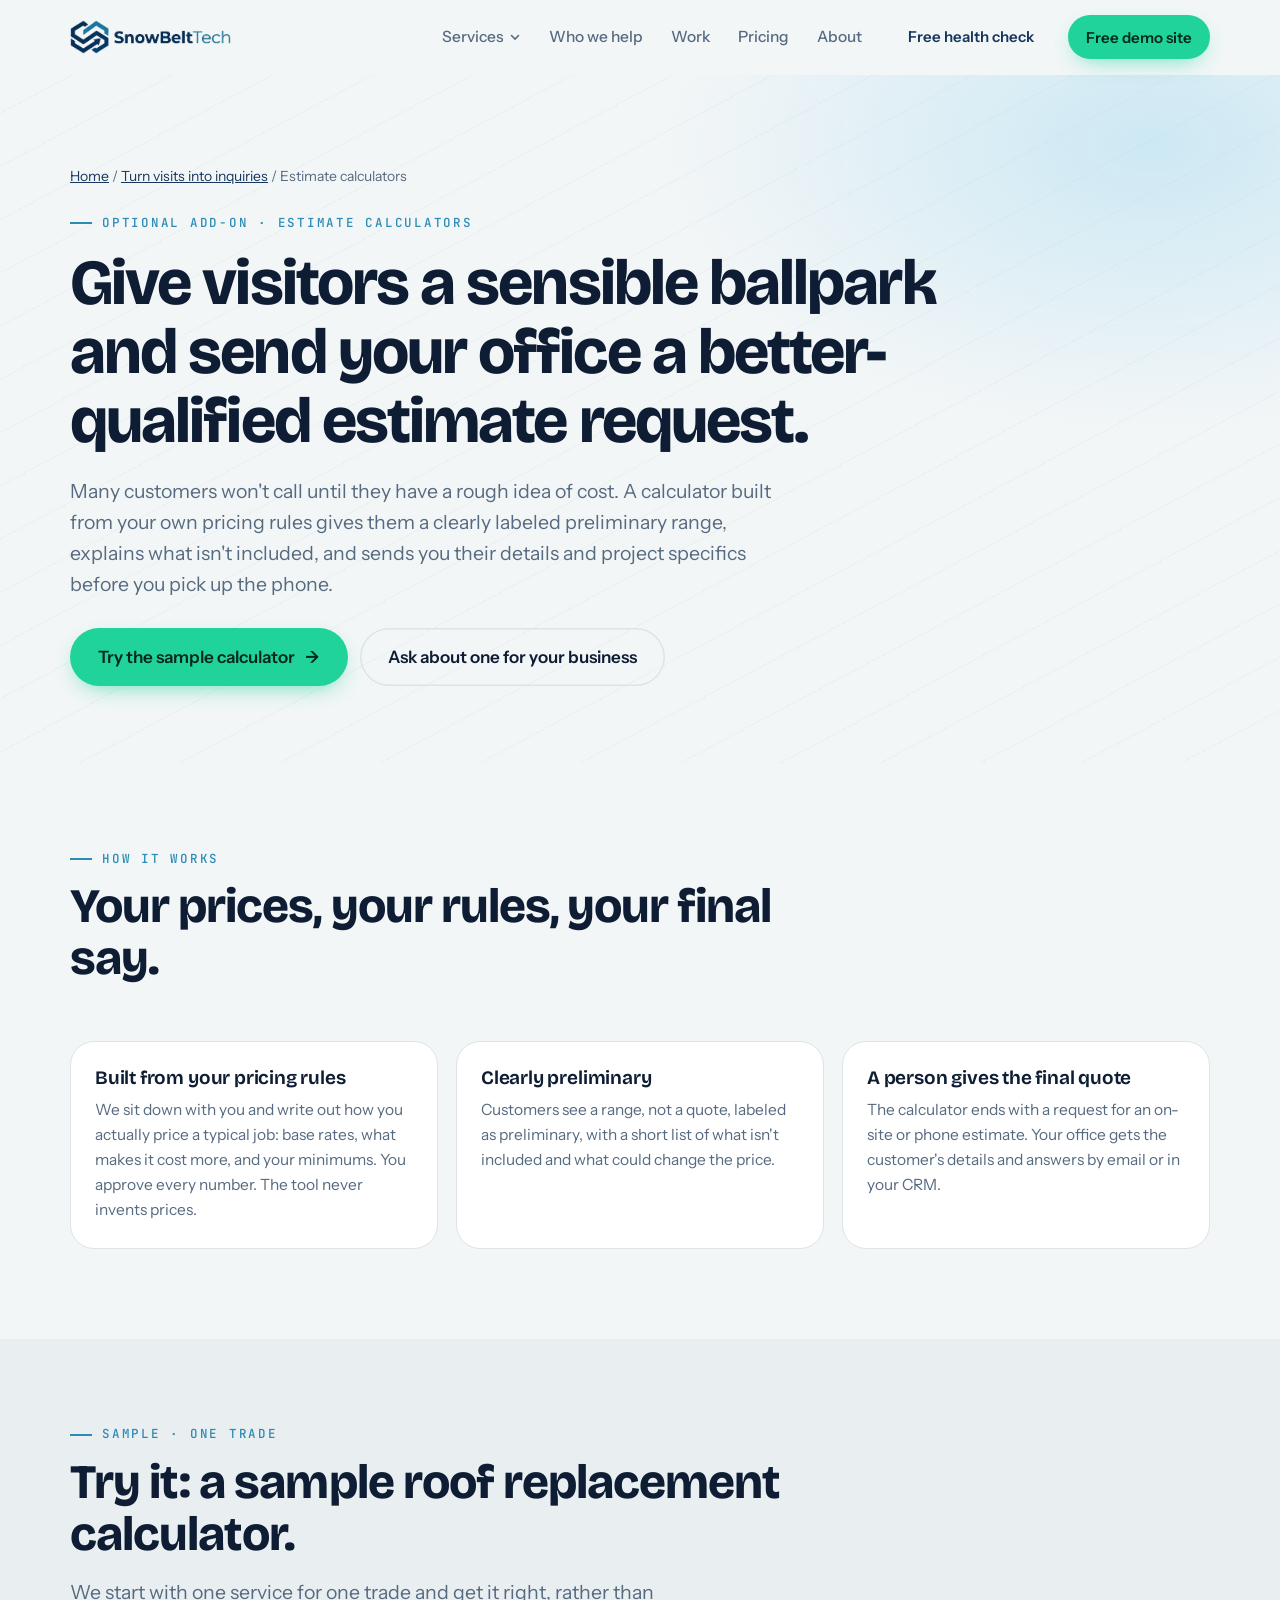
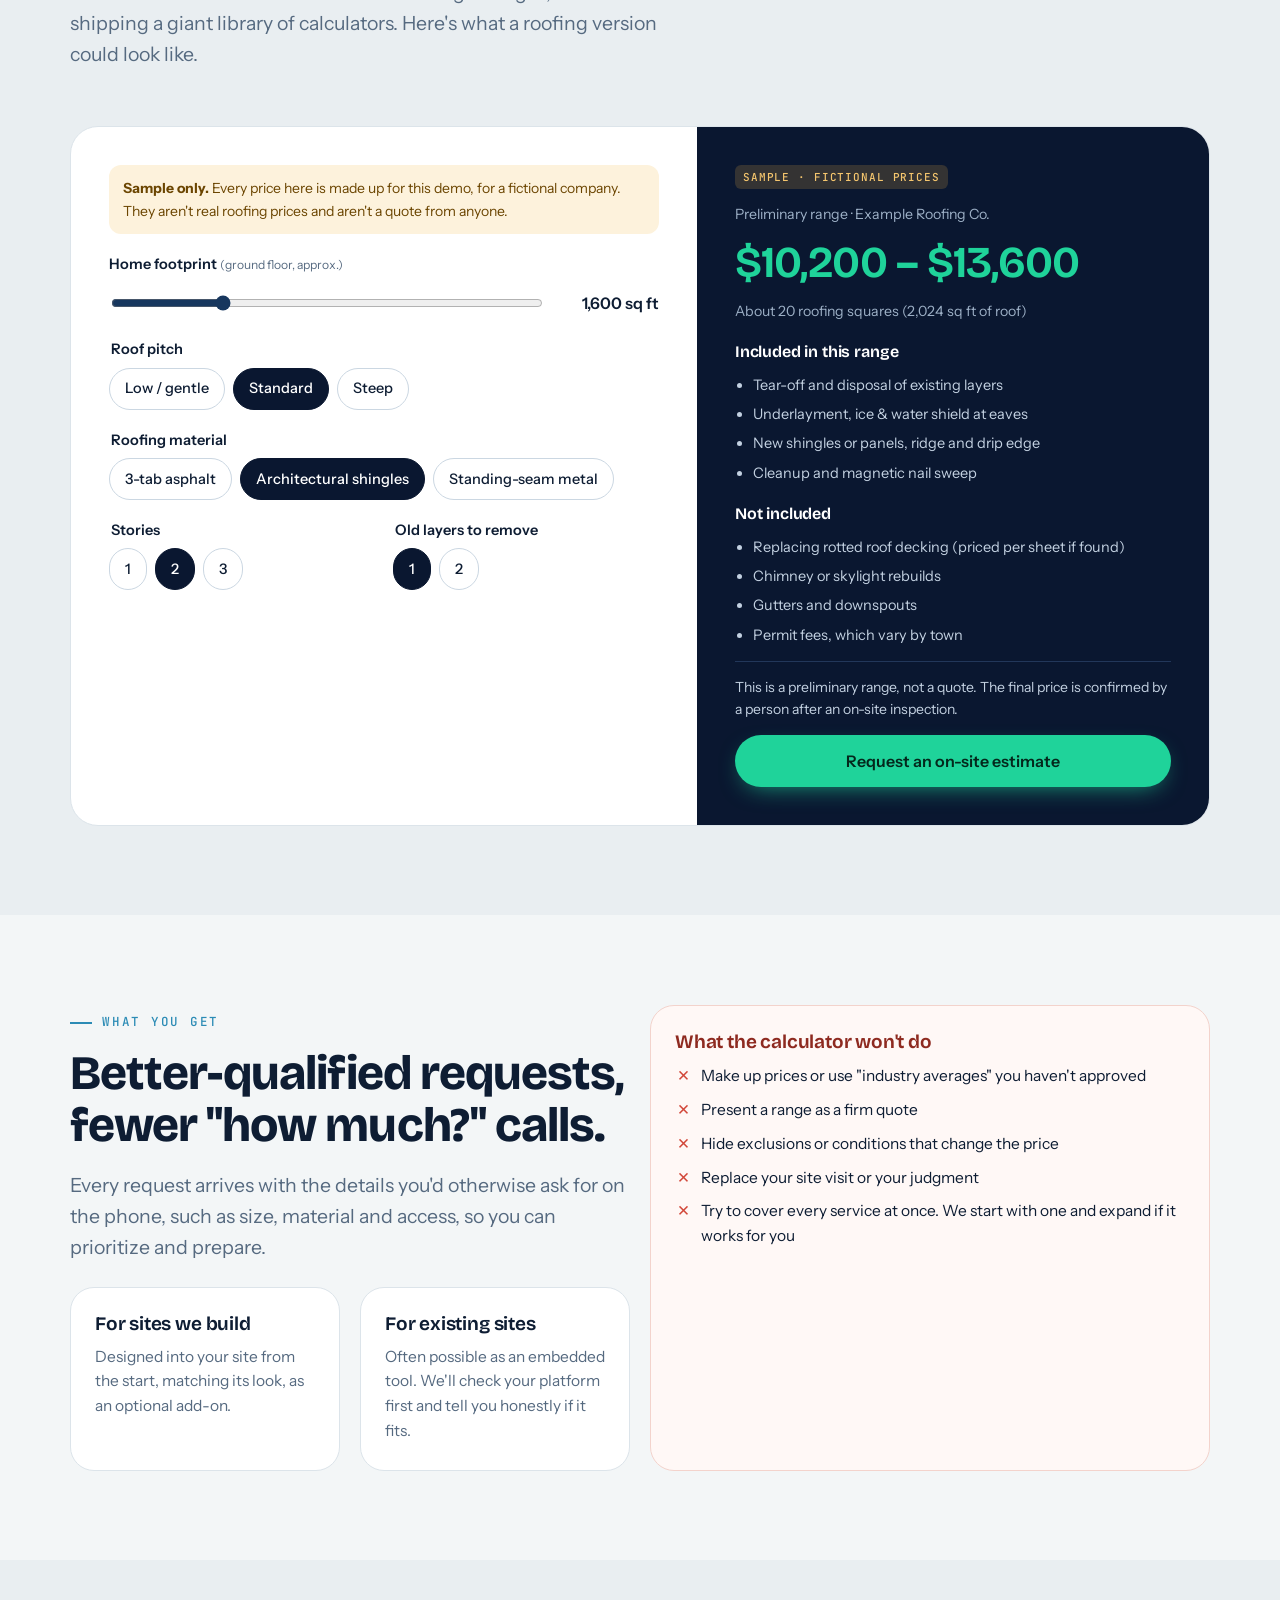
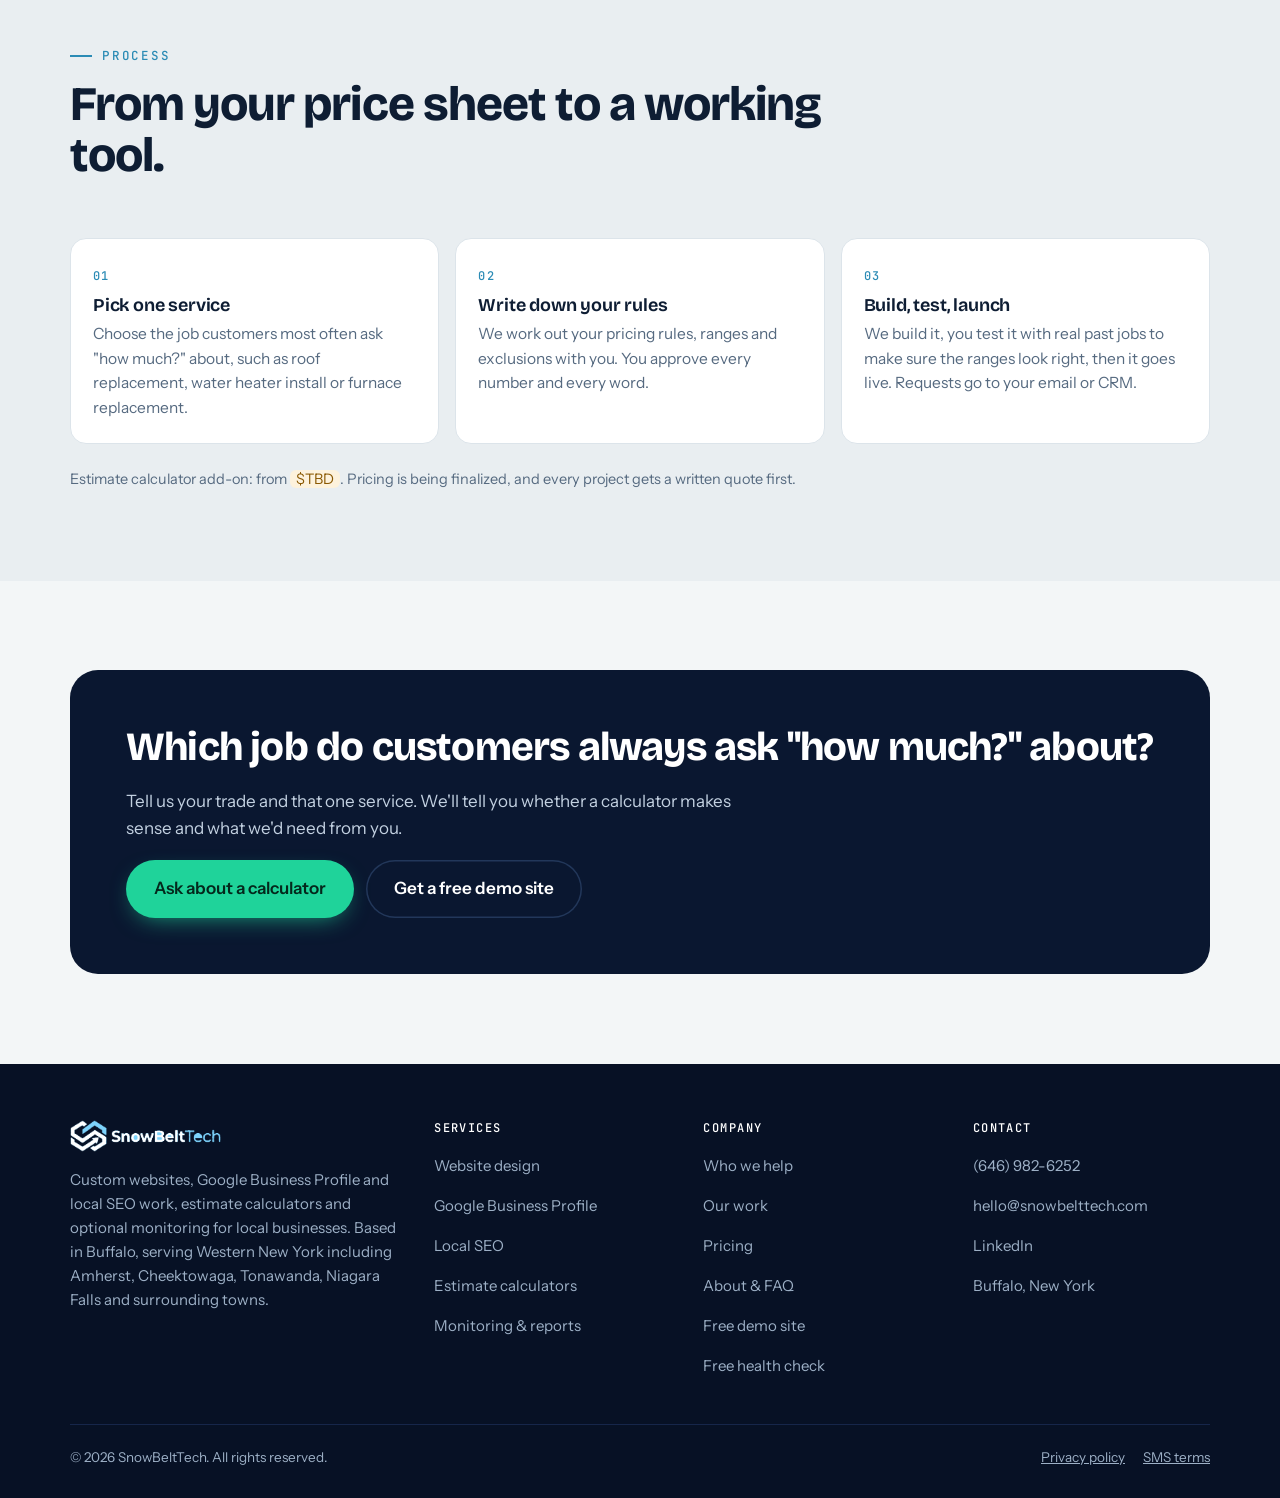
==== estimate-calculators/index.html @ 2b0770ab "Add Get found / inquiries offers and three service pages Homepage is organized around four outcomes:" ====
<!doctype html>
<html lang="en">
<head>
<meta charset="utf-8">
<meta name="viewport" content="width=device-width, initial-scale=1, viewport-fit=cover">
<title>Estimate Calculators &amp; Quote Tools for Contractors | SnowBeltTech</title>
<meta name="description" content="Website estimate calculators for roofing, plumbing, HVAC and other contractors in Western New York. Built from your own approved pricing rules, with clearly labeled preliminary ranges, exclusions and better-qualified quote requests.">
<link rel="canonical" href="https://snowbelttech.com/estimate-calculators/">
<meta name="robots" content="index, follow">
<meta property="og:type" content="website">
<meta property="og:url" content="https://snowbelttech.com/estimate-calculators/">
<meta property="og:title" content="Estimate Calculators &amp; Quote Tools for Contractors | SnowBeltTech">
<meta property="og:description" content="Website estimate calculators for roofing, plumbing, HVAC and other contractors in Western New York. Built from your own approved pricing rules, with clearly labeled preliminary ranges, exclusions and better-qualified quote requests.">
<meta property="og:image" content="https://snowbelttech.com/assets/og-image.png">
<meta name="twitter:card" content="summary_large_image">
<meta name="twitter:image" content="https://snowbelttech.com/assets/og-image.png">
<link rel="icon" href="/assets/favicon.ico" sizes="32x32">
<link rel="icon" href="/assets/favicon-32.png" type="image/png">
<link rel="apple-touch-icon" href="/assets/apple-touch-icon.png">
<meta name="theme-color" content="#0A1730">
<link rel="preconnect" href="https://fonts.googleapis.com">
<link rel="preconnect" href="https://fonts.gstatic.com" crossorigin>
<link href="https://fonts.googleapis.com/css2?family=Bricolage+Grotesque:opsz,wght@12..96,500;12..96,650;12..96,750&family=Instrument+Sans:wght@400;500;600&family=JetBrains+Mono:wght@400;500&display=swap" rel="stylesheet">
<script type="application/ld+json">
{
  "@context": "https://schema.org",
  "@type": "Service",
  "name": "Contractor estimate calculators and guided quote tools",
  "url": "https://snowbelttech.com/estimate-calculators/",
  "areaServed": "Western New York",
  "provider": { "@type": "ProfessionalService", "name": "SnowBeltTech", "url": "https://snowbelttech.com", "telephone": "+1-646-982-6252",
    "address": { "@type": "PostalAddress", "addressLocality": "Buffalo", "addressRegion": "NY", "addressCountry": "US" } }
}
</script>
<link rel="stylesheet" href="/assets/site.css?v=20261108">
</head>
<body>
<a class="skip" href="#main">Skip to content</a>

<!--HEADER-->
<header class="top" id="top">
  <div class="wrap">
    <a class="logo" href="/" aria-label="SnowBeltTech home"><img src="/assets/snowbelttech-wordmark.png" alt="SnowBeltTech" width="205" height="43"></a>
    <nav class="nav" aria-label="Main">
      <div class="dd">
        <button class="dd-btn" type="button" aria-expanded="false" aria-controls="dd-services">Services <svg width="12" height="12" viewBox="0 0 12 12" aria-hidden="true"><path d="M2.5 4.5L6 8l3.5-3.5" fill="none" stroke="currentColor" stroke-width="1.6" stroke-linecap="round"/></svg></button>
        <div class="dd-menu" id="dd-services">
          <a href="/#services"><b>Website design</b><span>Free demo site, unlimited revisions</span></a>
          <a href="/google-business-profile/"><b>Google Business Profile</b><span>Setup, cleanup and management</span></a>
          <a href="/local-seo/"><b>Local SEO</b><span>Analysis or done-for-you implementation</span></a>
          <a href="/estimate-calculators/"><b>Estimate calculators</b><span>Ballpark pricing, better quote requests</span></a>
          <a href="/#keep-working"><b>Monitoring &amp; reports</b><span>Optional care after launch</span></a>
        </div>
      </div>
      <a href="/#who">Who we help</a>
      <a href="/#work">Work</a>
      <a href="/#pricing">Pricing</a>
      <a href="/#about">About</a>
    </nav>
    <a class="nav-check" href="/?mode=health#get-started">Free health check</a>
    <a class="btn btn-signal cta" href="/#get-started">Free demo site</a>
    <a class="call" href="tel:+16469826252" aria-label="Call SnowBeltTech at (646) 982-6252">
      <svg width="16" height="16" viewBox="0 0 24 24" fill="none" stroke="currentColor" stroke-width="2" aria-hidden="true"><path d="M5 4h4l2 5-2.5 1.5a11 11 0 0 0 5 5L15 13l5 2v4a2 2 0 0 1-2 2A16 16 0 0 1 3 6a2 2 0 0 1 2-2"/></svg>Call
    </a>
    <button class="menu-btn" type="button" aria-expanded="false" aria-controls="mobile-menu" aria-label="Open menu"><span></span></button>
  </div>
  <nav class="mobile-menu" id="mobile-menu" aria-label="Mobile">
    <span class="mm-label">Services</span>
    <a href="/#services">Website design</a>
    <a href="/google-business-profile/">Google Business Profile</a>
    <a href="/local-seo/">Local SEO</a>
    <a href="/estimate-calculators/">Estimate calculators</a>
    <a href="/#keep-working">Monitoring &amp; reports</a>
    <span class="mm-label">Company</span>
    <a href="/#who">Who we help</a>
    <a href="/#work">Work</a>
    <a href="/#pricing">Pricing</a>
    <a href="/#about">About</a>
    <a href="tel:+16469826252">Call (646) 982-6252</a>
    <a class="btn btn-signal" href="/#get-started">Get a free demo site</a>
    <a class="btn btn-ghost" href="/?mode=health#get-started">Free health check</a>
  </nav>
</header>
<!--/HEADER-->

<main id="main">
<section class="page-hero" aria-labelledby="pg-title">
  <div class="wrap">
    <div class="crumbs"><a href="/">Home</a> / <a href="/#inquiries">Turn visits into inquiries</a> / Estimate calculators</div>
    <span class="eyebrow">Optional add-on · Estimate calculators</span>
    <h1 id="pg-title">Give visitors a sensible ballpark and send your office a better-qualified estimate request.</h1>
    <p class="lede">Many customers won't call until they have a rough idea of cost. A calculator built from your own pricing rules gives them a clearly labeled preliminary range, explains what isn't included, and sends you their details and project specifics before you pick up the phone.</p>
    <div class="hero-ctas">
      <a class="btn btn-signal btn-lg" href="#sample">Try the sample calculator <span class="arrow" aria-hidden="true">→</span></a>
      <a class="btn btn-ghost btn-lg" href="/?mode=other&amp;need=Estimate%20calculator#get-started">Ask about one for your business</a>
    </div>
  </div>
</section>

<section class="page-sec" aria-labelledby="how-title">
  <div class="wrap">
    <div class="sec-head reveal">
      <span class="eyebrow">How it works</span>
      <h2 id="how-title">Your prices, your rules, your final say.</h2>
    </div>
    <div class="grid-3">
      <div class="box reveal"><h3>Built from your pricing rules</h3><p>We sit down with you and write out how you actually price a typical job: base rates, what makes it cost more, and your minimums. You approve every number. The tool never invents prices.</p></div>
      <div class="box reveal"><h3>Clearly preliminary</h3><p>Customers see a range, not a quote, labeled as preliminary, with a short list of what isn't included and what could change the price.</p></div>
      <div class="box reveal"><h3>A person gives the final quote</h3><p>The calculator ends with a request for an on-site or phone estimate. Your office gets the customer's details and answers by email or in your CRM.</p></div>
    </div>
  </div>
</section>

<section class="page-sec tint" id="sample" aria-labelledby="sample-title">
  <div class="wrap">
    <div class="sec-head reveal">
      <span class="eyebrow">Sample · one trade</span>
      <h2 id="sample-title">Try it: a sample roof replacement calculator.</h2>
      <p class="lede">We start with one service for one trade and get it right, rather than shipping a giant library of calculators. Here's what a roofing version could look like.</p>
    </div>

    <div class="calc reveal">
      <form class="calc-in" id="calc" novalidate>
        <div class="calc-banner" role="note"><b>Sample only.</b> Every price here is made up for this demo, for a fictional company. They aren't real roofing prices and aren't a quote from anyone.</div>

        <div class="fld">
          <label for="c-area">Home footprint <small>(ground floor, approx.)</small></label>
          <div class="range-row"><input id="c-area" type="range" min="800" max="4000" step="50" value="1600" aria-describedby="c-area-out"><output id="c-area-out" for="c-area">1,600 sq ft</output></div>
        </div>

        <fieldset class="fld">
          <legend>Roof pitch</legend>
          <div class="pills">
            <label class="pill"><input type="radio" name="pitch" value="low"><span>Low / gentle</span></label>
            <label class="pill"><input type="radio" name="pitch" value="std" checked><span>Standard</span></label>
            <label class="pill"><input type="radio" name="pitch" value="steep"><span>Steep</span></label>
          </div>
        </fieldset>

        <fieldset class="fld">
          <legend>Roofing material</legend>
          <div class="pills">
            <label class="pill"><input type="radio" name="mat" value="tab"><span>3-tab asphalt</span></label>
            <label class="pill"><input type="radio" name="mat" value="arch" checked><span>Architectural shingles</span></label>
            <label class="pill"><input type="radio" name="mat" value="metal"><span>Standing-seam metal</span></label>
          </div>
        </fieldset>

        <div class="row">
          <fieldset class="fld">
            <legend>Stories</legend>
            <div class="pills">
              <label class="pill"><input type="radio" name="stories" value="1"><span>1</span></label>
              <label class="pill"><input type="radio" name="stories" value="2" checked><span>2</span></label>
              <label class="pill"><input type="radio" name="stories" value="3"><span>3</span></label>
            </div>
          </fieldset>
          <fieldset class="fld">
            <legend>Old layers to remove</legend>
            <div class="pills">
              <label class="pill"><input type="radio" name="layers" value="1" checked><span>1</span></label>
              <label class="pill"><input type="radio" name="layers" value="2"><span>2</span></label>
            </div>
          </fieldset>
        </div>
      </form>

      <div class="calc-out" aria-live="polite">
        <span class="sample-tag" style="justify-self:start">Sample · fictional prices</span>
        <small>Preliminary range · Example Roofing Co.</small>
        <div class="big-range" id="c-range">$10,200 – $13,600</div>
        <small id="c-detail">About 20 roofing squares (2,024 sq ft of roof)</small>
        <h3>Included in this range</h3>
        <ul><li>Tear-off and disposal of existing layers</li><li>Underlayment, ice &amp; water shield at eaves</li><li>New shingles or panels, ridge and drip edge</li><li>Cleanup and magnetic nail sweep</li></ul>
        <h3>Not included</h3>
        <ul><li>Replacing rotted roof decking (priced per sheet if found)</li><li>Chimney or skylight rebuilds</li><li>Gutters and downspouts</li><li>Permit fees, which vary by town</li></ul>
        <p class="calc-note">This is a preliminary range, not a quote. The final price is confirmed by a person after an on-site inspection.</p>
        <button class="btn btn-signal" type="button" id="c-request">Request an on-site estimate</button>
        <div class="demo-msg" id="c-demo" hidden>This is a demo, so nothing was sent. On your website, this button opens a short form and sends the customer's details and their calculator answers to your email or CRM.</div>
      </div>
    </div>
  </div>
</section>

<section class="page-sec" aria-labelledby="get-title">
  <div class="wrap grid-2">
    <div class="reveal">
      <span class="eyebrow">What you get</span>
      <h2 id="get-title" style="margin-top:16px">Better-qualified requests, fewer "how much?" calls.</h2>
      <p class="lede" style="margin-top:18px">Every request arrives with the details you'd otherwise ask for on the phone, such as size, material and access, so you can prioritize and prepare.</p>
      <div class="grid-2" style="margin-top:24px">
        <div class="box"><h3>For sites we build</h3><p>Designed into your site from the start, matching its look, as an optional add-on.</p></div>
        <div class="box"><h3>For existing sites</h3><p>Often possible as an embedded tool. We'll check your platform first and tell you honestly if it fits.</p></div>
      </div>
    </div>
    <div class="dont reveal">
      <h3>What the calculator won't do</h3>
      <ul>
        <li>Make up prices or use "industry averages" you haven't approved</li>
        <li>Present a range as a firm quote</li>
        <li>Hide exclusions or conditions that change the price</li>
        <li>Replace your site visit or your judgment</li>
        <li>Try to cover every service at once. We start with one and expand if it works for you</li>
      </ul>
    </div>
  </div>
</section>

<section class="page-sec tint" aria-labelledby="steps-title">
  <div class="wrap">
    <div class="sec-head reveal">
      <span class="eyebrow">Process</span>
      <h2 id="steps-title">From your price sheet to a working tool.</h2>
    </div>
    <ol class="steps-inline">
      <li class="reveal"><h3>Pick one service</h3><p>Choose the job customers most often ask "how much?" about, such as roof replacement, water heater install or furnace replacement.</p></li>
      <li class="reveal"><h3>Write down your rules</h3><p>We work out your pricing rules, ranges and exclusions with you. You approve every number and every word.</p></li>
      <li class="reveal"><h3>Build, test, launch</h3><p>We build it, you test it with real past jobs to make sure the ranges look right, then it goes live. Requests go to your email or CRM.</p></li>
    </ol>
    <p class="price-note reveal">Estimate calculator add-on: from <span class="tbd">$TBD</span>. Pricing is being finalized, and every project gets a written quote first.</p>
  </div>
</section>

<section class="page-sec" aria-label="Get started">
  <div class="wrap">
    <div class="cta-band reveal">
      <h2>Which job do customers always ask "how much?" about?</h2>
      <p>Tell us your trade and that one service. We'll tell you whether a calculator makes sense and what we'd need from you.</p>
      <div class="row-btns">
        <a class="btn btn-signal btn-lg" href="/?mode=other&amp;need=Estimate%20calculator#get-started">Ask about a calculator</a>
        <a class="btn btn-ghost btn-lg" href="/#get-started">Get a free demo site</a>
      </div>
    </div>
  </div>
</section>
</main>

<!--FOOTER-->
<footer>
  <div class="wrap">
    <div class="foot">
      <div>
        <img src="/assets/snowbelttech-wordmark-light.png" alt="SnowBeltTech" width="190" height="40">
        <p>Custom websites, Google Business Profile and local SEO work, estimate calculators and optional monitoring for local businesses. Based in Buffalo, serving Western New York including Amherst, Cheektowaga, Tonawanda, Niagara Falls and surrounding towns.</p>
      </div>
      <div><h4>Services</h4><ul><li><a href="/#services">Website design</a></li><li><a href="/google-business-profile/">Google Business Profile</a></li><li><a href="/local-seo/">Local SEO</a></li><li><a href="/estimate-calculators/">Estimate calculators</a></li><li><a href="/#keep-working">Monitoring &amp; reports</a></li></ul></div>
      <div><h4>Company</h4><ul><li><a href="/#who">Who we help</a></li><li><a href="/#work">Our work</a></li><li><a href="/#pricing">Pricing</a></li><li><a href="/#about">About &amp; FAQ</a></li><li><a href="/#get-started">Free demo site</a></li><li><a href="/?mode=health#get-started">Free health check</a></li></ul></div>
      <div><h4>Contact</h4><ul><li><a href="tel:+16469826252">(646) 982-6252</a></li><li><a href="mailto:hello@snowbelttech.com">hello@snowbelttech.com</a></li><li><a href="https://www.linkedin.com/company/snowbelt-tech" rel="noopener" target="_blank">LinkedIn</a></li><li><span style="display:inline-flex;min-height:36px;align-items:center">Buffalo, New York</span></li></ul></div>
    </div>
    <div class="legal"><span>© <span id="yr">2026</span> SnowBeltTech. All rights reserved.</span><nav aria-label="Legal"><a href="/privacy-policy/">Privacy policy</a><a href="/sms-terms/">SMS terms</a></nav></div>
  </div>
</footer>
<!--/FOOTER-->

<script src="/assets/site.js?v=20261108" defer></script>
<script>
(function(){
  // SAMPLE PRICING ONLY: fictional numbers for a demo, not real roofing prices.
  const PITCH = { low: 1.05, std: 1.15, steep: 1.35 };
  const MATERIAL = { tab: [330, 420], arch: [400, 520], metal: [850, 1200] };   // per roofing square (100 sq ft)
  const TEAROFF = [70, 100];                                                    // per square, per layer
  const STORIES = { 1: 1.00, 2: 1.08, 3: 1.18 };
  const OVERHANG = 1.10;
  const f = document.getElementById('calc');
  const val = n => f.querySelector('input[name=' + n + ']:checked').value;
  const money = n => '$' + n.toLocaleString('en-US');
  function calc(){
    const area = +document.getElementById('c-area').value;
    document.getElementById('c-area-out').textContent = area.toLocaleString('en-US') + ' sq ft';
    const roof = area * PITCH[val('pitch')] * OVERHANG;
    const sq = roof / 100;
    const [ml, mh] = MATERIAL[val('mat')];
    const layers = +val('layers'), st = STORIES[val('stories')];
    const lo = Math.floor(sq * (ml + TEAROFF[0] * layers) * st / 100) * 100;
    const hi = Math.ceil(sq * (mh + TEAROFF[1] * layers) * st / 100) * 100;
    document.getElementById('c-range').textContent = money(lo) + ' – ' + money(hi);
    document.getElementById('c-detail').textContent = 'About ' + Math.round(sq) + ' roofing squares (' + Math.round(roof).toLocaleString('en-US') + ' sq ft of roof)';
  }
  f.addEventListener('input', calc); f.addEventListener('change', calc); calc();
  document.getElementById('c-request').addEventListener('click', () => { document.getElementById('c-demo').hidden = false; });
})();
</script>
</body>
</html>
---- assets/site.css ----
:root{
  --ink:#0A1730; --ink-2:#112443; --navy:#17375E; --teal:#2B8BB5; --ice:#9ED8F0;
  --snow:#F3F6F7; --paper:#FFFFFF; --line:#DCE4EA; --line-dark:#22375A;
  --text:#0E1D33; --muted:#566A80; --muted-dark:#9DB0C6;
  --ok:#17A673; --ok-soft:#E3F6EE; --warn:#D98A0B; --warn-soft:#FDF2DC; --alert:#D2483A;
  --signal:#1FD39A; --signal-ink:#04281C;
  --r-sm:10px; --r:16px; --r-lg:24px;
  --display:"Bricolage Grotesque", system-ui, sans-serif;
  --body:"Instrument Sans", system-ui, sans-serif;
  --mono:"JetBrains Mono", ui-monospace, monospace;
  --wrap:1180px;
  --gutter:max(20px, env(safe-area-inset-left));
}
*{box-sizing:border-box}
html{scroll-behavior:smooth;-webkit-text-size-adjust:100%}
@media (prefers-reduced-motion:reduce){html{scroll-behavior:auto}}
body{margin:0;background:var(--snow);color:var(--text);font:400 17px/1.6 var(--body);-webkit-font-smoothing:antialiased}
img{max-width:100%;height:auto;display:block}
a{color:inherit}
h1,h2,h3{font-family:var(--display);line-height:1.08;letter-spacing:-.02em;margin:0;font-weight:750}
h2{font-size:clamp(30px,4.2vw,48px)}
h3{font-size:21px;letter-spacing:-.01em;font-weight:650}
p{margin:0}
.wrap{max-width:var(--wrap);margin:0 auto;padding:0 var(--gutter)}
.skip{position:absolute;left:-999px;top:8px;background:var(--ink);color:#fff;padding:10px 14px;border-radius:8px;z-index:100}
.skip:focus{left:12px}
:focus-visible{outline:3px solid var(--teal);outline-offset:3px;border-radius:6px}
.eyebrow{font:500 12.5px/1 var(--mono);letter-spacing:.14em;text-transform:uppercase;color:var(--teal);display:inline-flex;align-items:center;gap:10px}
.eyebrow::before{content:"";width:22px;height:2px;background:currentColor}
.lede{font-size:clamp(17px,1.6vw,19.5px);color:var(--muted);max-width:620px}
section{padding:clamp(72px,9vw,120px) 0}
.sec-head{display:grid;gap:16px;margin-bottom:clamp(36px,5vw,56px);max-width:760px}

/* buttons */
.btn{display:inline-flex;align-items:center;justify-content:center;gap:10px;min-height:52px;padding:0 24px;border-radius:999px;font:600 16px/1 var(--body);text-decoration:none;border:0;cursor:pointer;transition:transform .15s, background .15s, box-shadow .15s}
.btn:hover{transform:translateY(-1px)}
.btn-signal{background:var(--signal);color:var(--signal-ink);box-shadow:0 8px 24px -10px rgba(31,211,154,.8)}
.btn-signal:hover{background:#3BE3AD}
.btn-ghost{background:transparent;color:var(--text);box-shadow:inset 0 0 0 1.5px var(--line)}
.btn-ghost:hover{box-shadow:inset 0 0 0 1.5px var(--navy)}
.btn-dark{background:var(--ink);color:#fff}
.arrow{transition:transform .15s}
.btn:hover .arrow{transform:translateX(3px)}

/* header */
.top{position:sticky;top:0;z-index:50;background:rgba(243,246,247,.86);backdrop-filter:saturate(1.4) blur(14px);-webkit-backdrop-filter:saturate(1.4) blur(14px);border-bottom:1px solid transparent;transition:border-color .2s}
.top.scrolled{border-bottom-color:var(--line)}
.top .wrap{display:flex;align-items:center;gap:clamp(10px,3vw,28px);height:74px}
.logo img{height:34px;width:auto}
.nav{display:none;gap:4px;margin-left:auto}
.nav a{font-weight:500;font-size:15.5px;text-decoration:none;color:var(--muted);padding:10px 12px;border-radius:999px}
.nav a:hover{color:var(--text);background:rgba(23,55,94,.06)}
.top .cta{display:none}
.call{margin-left:auto;display:inline-flex;align-items:center;gap:8px;font:600 14.5px/1 var(--body);text-decoration:none;min-height:44px;padding:0 14px;border-radius:999px;background:var(--ink);color:#fff;flex:none}
.menu-btn{flex:none;width:44px;height:44px;border-radius:12px;border:1.5px solid var(--line);background:var(--paper);display:grid;place-items:center;cursor:pointer}
.menu-btn span,.menu-btn span::before,.menu-btn span::after{display:block;width:18px;height:2px;background:var(--text);border-radius:2px;position:relative;content:""}
.menu-btn span::before{position:absolute;top:-6px}.menu-btn span::after{position:absolute;top:6px}
.mobile-menu{display:none;border-top:1px solid var(--line);background:var(--snow);padding:12px var(--gutter) 22px}
.mobile-menu.open{display:grid;gap:4px}
.mobile-menu a{text-decoration:none;font-weight:600;font-size:18px;padding:12px 4px;border-bottom:1px solid var(--line)}
.mobile-menu .btn{margin-top:14px}
@media (min-width:1040px){
  .nav,.top .cta{display:inline-flex}
  .call,.menu-btn,.mobile-menu,.mobile-menu.open{display:none}
  .top .cta{min-height:44px;padding:0 18px;font-size:15px}
}

/* hero */
.hero{padding:clamp(40px,6vw,84px) 0 clamp(64px,8vw,104px);position:relative;overflow:hidden}
.hero::before{content:"";position:absolute;inset:0;background:
  radial-gradient(60% 50% at 85% 20%, rgba(158,216,240,.45), transparent 70%),
  repeating-linear-gradient(-28deg, transparent 0 46px, rgba(23,55,94,.035) 46px 47px);pointer-events:none}
.hero .wrap{position:relative;display:grid;gap:48px;align-items:center}
@media (min-width:1040px){.hero .wrap{grid-template-columns:1.05fr .95fr;gap:56px}}
.hero h1{font-size:clamp(42px,6.6vw,80px);letter-spacing:-.035em;margin:20px 0 22px}
.hero h1 em{font-style:normal;color:var(--teal);position:relative;white-space:nowrap}
.hero h1 em::after{content:"";position:absolute;left:0;right:0;bottom:.06em;height:.12em;background:var(--signal);opacity:.55;border-radius:4px;z-index:-1}
.check-form{margin-top:32px;display:flex;flex-wrap:wrap;gap:10px;max-width:560px;background:var(--paper);padding:8px;border-radius:999px;box-shadow:0 1px 0 var(--line), 0 18px 40px -24px rgba(10,23,48,.45);border:1px solid var(--line)}
.check-form input{flex:1 1 220px;min-width:0;border:0;background:transparent;font:500 16.5px var(--body);padding:0 16px;height:52px;color:var(--text)}
.check-form input:focus{outline:none}
.check-form:focus-within{box-shadow:0 0 0 3px rgba(43,139,181,.35), 0 18px 40px -24px rgba(10,23,48,.45)}
.reassure{margin-top:14px;font-size:14.5px;color:var(--muted);display:flex;flex-wrap:wrap;gap:6px 18px}
.reassure span::before{content:"✓";color:var(--ok);font-weight:700;margin-right:6px}
.hero-links{margin-top:26px;display:flex;gap:18px;flex-wrap:wrap;font-size:15.5px}
.hero-links a{color:var(--navy);font-weight:600;text-underline-offset:4px}
@media (max-width:520px){.check-form{border-radius:20px}.check-form .btn{width:100%}}
.hero-ctas{margin-top:32px;display:flex;flex-wrap:wrap;gap:12px}
.btn-lg{min-height:58px;padding:0 28px;font-size:17px}
@media (max-width:520px){.hero-ctas .btn{width:100%}}
.hero-art{position:relative;aspect-ratio:1.15/1;max-width:620px;width:100%;justify-self:center}
.frame{position:absolute;background:#fff;border-radius:14px;overflow:hidden;box-shadow:0 30px 60px -30px rgba(10,23,48,.55), 0 0 0 1px rgba(10,23,48,.06)}
.frame img{width:100%;aspect-ratio:1140/720;object-fit:cover;object-position:top}
.frame-back{width:78%;right:0;top:0;transform:rotate(2deg)}
.frame-front{width:82%;left:0;bottom:6%;transform:rotate(-1.5deg)}
.badge{position:absolute;display:flex;align-items:center;gap:12px;background:#fff;border-radius:14px;padding:12px 16px;box-shadow:0 18px 40px -18px rgba(10,23,48,.5);border:1px solid var(--line)}
.badge b{display:block;font-size:14.5px;line-height:1.2}
.badge small{font-size:12.5px;color:var(--muted)}
.badge-ic{width:30px;height:30px;border-radius:50%;background:var(--ok-soft);color:var(--ok);display:grid;place-items:center;font-weight:700}
.badge-dot{width:10px;height:10px;border-radius:50%;background:var(--signal);box-shadow:0 0 0 4px rgba(31,211,154,.2)}
.badge-demo{left:-2%;top:12%}
.badge-mon{right:2%;bottom:0;background:var(--ink);border-color:var(--ink);color:#fff}
.badge-mon small{color:var(--muted-dark)}
@media (max-width:560px){.badge{padding:9px 12px;gap:9px}.badge b{font-size:13px}.badge small{font-size:11.5px}.badge-demo{top:4%}}

/* console */
.console{background:var(--ink);border-radius:var(--r-lg);color:#E6EEF7;box-shadow:0 40px 80px -40px rgba(10,23,48,.7), 0 0 0 1px rgba(255,255,255,.04) inset;overflow:hidden;font-family:var(--mono)}
.console-bar{display:flex;align-items:center;gap:10px;padding:14px 18px;border-bottom:1px solid var(--line-dark);font-size:12.5px;color:var(--muted-dark)}
.dots{display:flex;gap:6px}.dots i{width:10px;height:10px;border-radius:50%;background:#2A3E60}
.live{margin-left:auto;display:inline-flex;align-items:center;gap:8px;color:var(--signal)}
.live::before{content:"";width:8px;height:8px;border-radius:50%;background:var(--signal);box-shadow:0 0 0 0 rgba(31,211,154,.6);animation:pulse 2s infinite}
@keyframes pulse{70%{box-shadow:0 0 0 8px rgba(31,211,154,0)}100%{box-shadow:0 0 0 0 rgba(31,211,154,0)}}
.console-site{padding:18px 18px 6px;display:flex;justify-content:space-between;align-items:baseline;gap:10px;flex-wrap:wrap}
.console-site b{font:600 17px var(--body);color:#fff}
.console-site small{font-size:12px;color:var(--muted-dark)}
.metrics{display:grid;grid-template-columns:repeat(2,1fr);gap:1px;background:var(--line-dark);margin:12px 0 0;border-top:1px solid var(--line-dark);border-bottom:1px solid var(--line-dark)}
@media (min-width:560px){.metrics{grid-template-columns:repeat(3,1fr)}}
.metric{background:var(--ink);padding:14px 18px}
.metric span{display:block;font-size:11px;letter-spacing:.1em;text-transform:uppercase;color:var(--muted-dark)}
.metric b{display:flex;align-items:center;gap:8px;margin-top:6px;font:600 20px var(--body);color:#fff}
.metric b::before{content:"";width:8px;height:8px;border-radius:50%;background:var(--signal);flex:none}
.metric.warn b::before{background:#F5B342}
.log{list-style:none;margin:0;padding:14px 18px 18px;font-size:12.5px;line-height:1.55;height:208px;overflow:hidden;display:flex;flex-direction:column;justify-content:flex-end;gap:7px}
.log li{display:grid;grid-template-columns:54px 1fr;gap:10px;color:#C5D3E3;animation:in .4s ease both}
.log time{color:#5F7898}
.log .ok{color:var(--signal)}.log .wn{color:#F5B342}.log .ag{color:var(--ice)}
@keyframes in{from{opacity:0;transform:translateY(6px)}}
@media (prefers-reduced-motion:reduce){.log li{animation:none}.live::before{animation:none}}

/* trust strip */
.strip{background:var(--ink);color:#fff;padding:22px 0}
.strip .wrap{display:flex;flex-wrap:wrap;gap:14px 40px;justify-content:space-between;align-items:center}
.strip div{font:500 13px/1.3 var(--mono);letter-spacing:.06em;text-transform:uppercase;color:var(--muted-dark);display:flex;align-items:center;gap:10px}
.strip b{font:650 22px var(--display);color:#fff;letter-spacing:-.01em;text-transform:none}

/* services */
.services{display:grid;gap:20px}
@media (min-width:900px){.services{grid-template-columns:repeat(3,1fr)}}
.svc{background:var(--paper);border:1px solid var(--line);border-radius:var(--r-lg);padding:30px 28px 28px;display:flex;flex-direction:column;gap:16px;position:relative}
.svc.feature{background:var(--ink);border-color:var(--ink);color:#fff}
.svc.feature p,.svc.feature li{color:#C3D1E1}
.svc-tag{font:500 11.5px/1 var(--mono);letter-spacing:.12em;text-transform:uppercase;color:var(--teal)}
.svc.feature .svc-tag{color:var(--signal)}
.svc-icon{width:48px;height:48px;border-radius:14px;display:grid;place-items:center;background:var(--snow);color:var(--navy)}
.svc.feature .svc-icon{background:rgba(255,255,255,.06);color:var(--signal)}
.svc p{color:var(--muted)}
.svc ul{list-style:none;padding:0;margin:4px 0 0;display:grid;gap:9px;font-size:15.5px}
.svc li{display:flex;gap:10px;color:var(--text)}
.svc li::before{content:"";width:16px;height:16px;flex:none;margin-top:4px;border-radius:50%;background:var(--ok-soft) url("data:image/svg+xml,%3Csvg xmlns='http://www.w3.org/2000/svg' viewBox='0 0 16 16'%3E%3Cpath d='M4.5 8.2l2.2 2.2 4.8-4.8' fill='none' stroke='%2317A673' stroke-width='1.8' stroke-linecap='round' stroke-linejoin='round'/%3E%3C/svg%3E") center/contain}
.svc.feature li::before{background-color:rgba(31,211,154,.14)}
.svc-foot{margin-top:auto;padding-top:18px;border-top:1px solid var(--line);display:flex;justify-content:space-between;align-items:center;gap:12px;flex-wrap:wrap}
.svc.feature .svc-foot{border-color:var(--line-dark)}
.from{font-size:14px;color:var(--muted)}.svc.feature .from{color:var(--muted-dark)}
.from b{font:650 22px var(--display);color:var(--text);margin-left:4px}.svc.feature .from b{color:#fff}
.tbd{background:var(--warn-soft);color:#8A5800;border-radius:6px;padding:0 6px}
.svc.feature .tbd{background:rgba(245,179,66,.18);color:#F5C66E}
.svc-link{font-weight:600;font-size:15px;color:var(--navy);text-decoration:none}
.svc.feature .svc-link{color:var(--signal)}
.note{margin-top:22px;font-size:15px;color:var(--muted)}
.design-hero{background:var(--ink);color:#fff;border-radius:28px;display:grid;overflow:hidden;position:relative}
.design-hero::before{content:"";position:absolute;inset:0;background:radial-gradient(50% 70% at 100% 0%, rgba(43,139,181,.35), transparent 70%);pointer-events:none}
@media (min-width:980px){.design-hero{grid-template-columns:1.25fr .75fr}}
.dh-main{position:relative;padding:clamp(28px,4vw,52px);display:grid;gap:16px;align-content:start}
.dh-main h3{font-size:clamp(28px,3.4vw,40px);letter-spacing:-.02em;font-weight:750}
.dh-main p{color:#C3D1E1;font-size:18px;max-width:560px}
.dh-list{list-style:none;padding:0;margin:8px 0 0;display:grid;gap:11px 24px;font-size:16px}
@media (min-width:600px){.dh-list{grid-template-columns:1fr 1fr}}
.dh-list li{display:flex;gap:10px}
.dh-list li::before{content:"";width:18px;height:18px;flex:none;margin-top:3px;border-radius:50%;background:rgba(31,211,154,.16) url("data:image/svg+xml,%3Csvg xmlns='http://www.w3.org/2000/svg' viewBox='0 0 16 16'%3E%3Cpath d='M4.5 8.2l2.2 2.2 4.8-4.8' fill='none' stroke='%231FD39A' stroke-width='1.8' stroke-linecap='round' stroke-linejoin='round'/%3E%3C/svg%3E") center/contain}
.dh-list li:nth-child(-n+2){font-weight:600;color:#fff}
.dh-foot{margin-top:14px;padding-top:22px;border-top:1px solid var(--line-dark);display:flex;flex-wrap:wrap;gap:16px;align-items:center;justify-content:space-between}
.dh-foot .from{color:var(--muted-dark)}.dh-foot .from b{color:#fff}
.dh-foot .tbd{background:rgba(245,179,66,.18);color:#F5C66E}
.dh-steps{position:relative;list-style:none;margin:0;padding:clamp(28px,4vw,52px);background:var(--ink-2);display:grid;gap:0;counter-reset:d;align-content:center}
@media (max-width:979px){.dh-steps{border-top:1px solid var(--line-dark)}}
.dh-steps li{counter-increment:d;display:grid;grid-template-columns:40px 1fr;column-gap:16px;padding:0 0 26px;position:relative}
.dh-steps li:last-child{padding-bottom:0}
.dh-steps li::before{content:counter(d);grid-row:span 2;width:40px;height:40px;border-radius:50%;display:grid;place-items:center;font:600 15px var(--mono);background:var(--ink);border:1.5px solid var(--line-dark);color:var(--ice);position:relative;z-index:1}
.dh-steps li:first-child::before{background:var(--signal);border-color:var(--signal);color:var(--signal-ink)}
.dh-steps li:not(:last-child)::after{content:"";position:absolute;left:19px;top:40px;bottom:0;width:2px;background:var(--line-dark)}
.dh-steps b{font-size:17px;margin-top:8px}
.dh-steps span{color:var(--muted-dark);font-size:15px}
.sub-head{margin:clamp(48px,6vw,72px) 0 24px;display:grid;gap:6px}
.sub-head h3{font-size:clamp(22px,2.4vw,28px)}
.sub-head p{color:var(--muted)}
@media (min-width:900px){.services-2{grid-template-columns:repeat(2,1fr)}}

/* agents (dark) */
.dark{background:var(--ink);color:#fff;position:relative;overflow:hidden}
.dark::before{content:"";position:absolute;inset:0;background:repeating-linear-gradient(-28deg, transparent 0 46px, rgba(158,216,240,.035) 46px 47px);pointer-events:none}
.dark .wrap{position:relative}
.dark .lede{color:var(--muted-dark)}
.dark .eyebrow{color:var(--signal)}
.mon-head{display:grid;gap:40px;align-items:center;margin-bottom:clamp(40px,5vw,60px)}
@media (min-width:1040px){.mon-head{grid-template-columns:1fr 1fr;gap:56px}}
.dark .console{border:1px solid var(--line-dark);background:#08132A}
.dark .metric{background:#08132A}
.checks{display:grid;gap:1px;background:var(--line-dark);border:1px solid var(--line-dark);border-radius:var(--r-lg);overflow:hidden}
@media (min-width:700px){.checks{grid-template-columns:repeat(2,1fr)}}
@media (min-width:1040px){.checks{grid-template-columns:repeat(3,1fr)}}
.chk{background:var(--ink);padding:26px 24px;display:grid;gap:10px;align-content:start}
.chk-top{display:flex;justify-content:space-between;align-items:center;gap:10px}
.freq{font:500 11px/1 var(--mono);letter-spacing:.08em;text-transform:uppercase;color:var(--ice);border:1px solid var(--line-dark);padding:6px 9px;border-radius:999px;white-space:nowrap}
.chk h3{color:#fff;font-size:19px}
.chk p{color:var(--muted-dark);font-size:15.5px}
.flow{margin:clamp(48px,6vw,72px) 0 0;padding:0;display:grid;gap:16px;counter-reset:f}
@media (min-width:900px){.flow{grid-template-columns:repeat(4,1fr)}}
.flow li{list-style:none;counter-increment:f;padding:22px;border-radius:var(--r);background:var(--ink-2);border:1px solid var(--line-dark)}
.flow li::before{content:"0" counter(f);font:500 12px var(--mono);color:var(--signal);letter-spacing:.1em}
.flow h3{font-size:18px;margin:10px 0 6px;color:#fff}
.flow p{font-size:15px;color:var(--muted-dark)}
.human{margin-top:28px;display:flex;gap:14px;align-items:flex-start;padding:18px 20px;border-radius:var(--r);background:rgba(31,211,154,.07);border:1px solid rgba(31,211,154,.25);color:#D4E8E0;font-size:15.5px;max-width:860px}
.human svg{flex:none;color:var(--signal);margin-top:2px}

/* report */
.report-grid{display:grid;gap:40px;align-items:center}
@media (min-width:1000px){.report-grid{grid-template-columns:.9fr 1.1fr;gap:64px}}
.report-points{display:grid;gap:18px;margin-top:28px}
.rp{display:grid;grid-template-columns:44px 1fr;gap:14px}
.rp i{width:44px;height:44px;border-radius:12px;background:var(--paper);border:1px solid var(--line);display:grid;place-items:center;font-style:normal;font:600 13px var(--mono);color:var(--navy)}
.rp b{display:block;font-weight:600;margin-bottom:2px}
.rp span{color:var(--muted);font-size:15.5px}
.paper{background:var(--paper);border-radius:var(--r-lg);border:1px solid var(--line);box-shadow:0 40px 70px -45px rgba(10,23,48,.55);padding:clamp(22px,3vw,34px);position:relative}
.paper::after{content:"EXAMPLE";position:absolute;top:22px;right:22px;font:500 11px var(--mono);letter-spacing:.14em;color:var(--muted);border:1px dashed var(--line);padding:5px 8px;border-radius:6px}
.paper-head{display:flex;gap:14px;align-items:center;padding-bottom:18px;border-bottom:1px solid var(--line)}
.paper-head small{font:500 12px var(--mono);color:var(--muted);letter-spacing:.06em;text-transform:uppercase}
.paper-head b{display:block;font:650 20px var(--display)}
.scores{display:grid;grid-template-columns:repeat(4,1fr);gap:10px;margin:20px 0}
.score{text-align:center;padding:14px 6px;border-radius:14px;background:var(--snow)}
.ring{--v:90;--c:var(--ok);width:62px;height:62px;margin:0 auto 8px;border-radius:50%;background:conic-gradient(var(--c) calc(var(--v)*1%), #E2E9EE 0);display:grid;place-items:center}
.ring b{width:48px;height:48px;border-radius:50%;background:var(--snow);display:grid;place-items:center;font:650 17px var(--display)}
.score span{font-size:12.5px;color:var(--muted);font-weight:500}
@media (max-width:460px){.scores{grid-template-columns:repeat(2,1fr)}}
.summary{font-size:15.5px;background:var(--snow);border-radius:14px;padding:16px 18px;border-left:3px solid var(--teal)}
.summary b{font-family:var(--mono);font-size:11.5px;letter-spacing:.1em;text-transform:uppercase;color:var(--teal);display:block;margin-bottom:6px;font-weight:500}
.issues{list-style:none;padding:0;margin:16px 0 0;display:grid;gap:8px}
.issues li{display:grid;grid-template-columns:auto 1fr auto;gap:12px;align-items:center;font-size:14.5px;padding:11px 14px;border:1px solid var(--line);border-radius:12px}
.sev{font:500 10.5px/1 var(--mono);letter-spacing:.08em;text-transform:uppercase;padding:5px 7px;border-radius:6px}
.sev.med{background:var(--warn-soft);color:#8A5800}.sev.low{background:#E7EEF5;color:var(--navy)}.sev.ok{background:var(--ok-soft);color:#0D6B49}
.issues em{font-style:normal;font-size:12.5px;color:var(--muted);white-space:nowrap}

/* work */
.work{display:grid;gap:28px}
@media (min-width:900px){.work{grid-template-columns:repeat(2,1fr)}}
.case{background:var(--paper);border-radius:var(--r-lg);border:1px solid var(--line);overflow:hidden;display:flex;flex-direction:column}
.shot{display:block;text-decoration:none;position:relative;background:#DDE5EA;padding:18px 18px 0}
.shot-frame{border-radius:12px 12px 0 0;overflow:hidden;box-shadow:0 -1px 0 rgba(0,0,0,.04), 0 20px 40px -24px rgba(10,23,48,.5)}
.shot-bar{height:26px;background:#fff;display:flex;align-items:center;gap:6px;padding:0 12px;border-bottom:1px solid #E6ECF0}
.shot-bar i{width:8px;height:8px;border-radius:50%;background:#D4DCE3}
.shot-bar span{margin-left:10px;font:400 11px var(--mono);color:var(--muted)}
.shot img{aspect-ratio:1140/720;width:100%;object-fit:cover;object-position:top;transition:transform .5s}
.case:hover .shot img{transform:scale(1.015)}
.case-body{padding:26px 28px 28px;display:grid;gap:12px}
.case-meta{display:flex;gap:8px;flex-wrap:wrap}
.chip{font:500 12px/1 var(--mono);padding:7px 10px;border-radius:999px;background:var(--snow);color:var(--navy);border:1px solid var(--line)}
.case-body p{color:var(--muted);font-size:16px}
.case-body a.go{font-weight:600;color:var(--navy);text-underline-offset:4px;justify-self:start}

/* steps */
.steps{display:grid;gap:18px;counter-reset:s}
@media (min-width:900px){.steps{grid-template-columns:repeat(4,1fr)}}
.step{counter-increment:s;padding:26px 24px;border-top:3px solid var(--navy);background:var(--paper);border-radius:0 0 var(--r) var(--r)}
.step:first-child{border-top-color:var(--signal)}
.step::before{content:"Step " counter(s);font:500 12px var(--mono);letter-spacing:.1em;text-transform:uppercase;color:var(--muted)}
.step h3{margin:10px 0 8px;font-size:19px}
.step p{color:var(--muted);font-size:15.5px}

/* pricing */
.plans{display:grid;gap:18px}
@media (min-width:700px){.plans{grid-template-columns:repeat(2,1fr)}}
@media (min-width:1100px){.plans{grid-template-columns:repeat(4,1fr)}}
.plan{background:var(--paper);border:1px solid var(--line);border-radius:var(--r-lg);padding:28px 24px;display:flex;flex-direction:column;gap:14px}
.plan.pop{border:2px solid var(--navy);position:relative}
.plan.pop::before{content:"Free demo first";position:absolute;top:-13px;left:22px;background:var(--navy);color:#fff;font:500 11.5px/1 var(--mono);letter-spacing:.06em;padding:7px 10px;border-radius:999px}
.plan h3{font-size:19px}
.price{font:650 34px/1 var(--display);letter-spacing:-.02em}
.price small{font:500 14px var(--body);color:var(--muted);letter-spacing:0}
.price .pre{display:block;font:500 13px var(--body);color:var(--muted);margin-bottom:6px;letter-spacing:0}
.plan p{color:var(--muted);font-size:15px}
.plan ul{list-style:none;padding:0;margin:0;display:grid;gap:8px;font-size:15px}
.plan li{padding-left:22px;position:relative}
.plan li::before{content:"";position:absolute;left:2px;top:9px;width:9px;height:5px;border-left:2px solid var(--ok);border-bottom:2px solid var(--ok);transform:rotate(-45deg)}
.plan .btn{margin-top:auto}
.price-note{margin-top:24px;font-size:14.5px;color:var(--muted);max-width:820px}

/* more services */
.more{background:var(--paper);border-top:1px solid var(--line);border-bottom:1px solid var(--line)}
.more-grid{display:grid;gap:14px}
@media (min-width:640px){.more-grid{grid-template-columns:repeat(2,1fr)}}
@media (min-width:1000px){.more-grid{grid-template-columns:repeat(3,1fr)}}
.mini{display:grid;grid-template-columns:40px 1fr;gap:14px;padding:20px;border-radius:var(--r);border:1px solid var(--line);background:var(--snow);text-decoration:none;transition:border-color .15s, transform .15s}
.mini:hover{border-color:var(--teal);transform:translateY(-2px)}
.mini i{width:40px;height:40px;border-radius:11px;background:var(--paper);display:grid;place-items:center;color:var(--teal);border:1px solid var(--line)}
.mini b{display:block;font-weight:600;margin-bottom:3px}
.mini span{font-size:14.5px;color:var(--muted);line-height:1.5}

/* about + faq */
.about{display:grid;gap:40px}
@media (min-width:1000px){.about{grid-template-columns:.85fr 1.15fr;gap:72px}}
.about p+p{margin-top:16px}
.about .lede{margin-top:18px}
.facts{margin-top:26px;display:grid;grid-template-columns:repeat(2,1fr);gap:12px}
.fact{background:var(--paper);border:1px solid var(--line);border-radius:var(--r);padding:16px 18px}
.fact b{display:block;font:650 24px var(--display)}
.fact span{font-size:14px;color:var(--muted)}
details{border-bottom:1px solid var(--line)}
details:first-of-type{border-top:1px solid var(--line)}
summary{list-style:none;cursor:pointer;padding:20px 40px 20px 0;font-weight:600;font-size:17.5px;position:relative}
summary::-webkit-details-marker{display:none}
summary::after{content:"+";position:absolute;right:6px;top:50%;transform:translateY(-50%);font:400 26px var(--body);color:var(--teal);transition:transform .2s}
details[open] summary::after{transform:translateY(-50%) rotate(45deg)}
details p{padding:0 0 22px;color:var(--muted);max-width:640px}

/* health check form */
.hc{display:grid;gap:40px}
@media (min-width:1000px){.hc{grid-template-columns:.8fr 1.2fr;gap:64px;align-items:start}}
.hc-get{margin-top:26px;display:grid;gap:12px}
.hc-get div{display:flex;gap:12px;align-items:flex-start;color:#D2DEEA;font-size:16px}
.hc-get div::before{content:"";flex:none;width:22px;height:22px;margin-top:2px;border-radius:50%;background:rgba(31,211,154,.15) url("data:image/svg+xml,%3Csvg xmlns='http://www.w3.org/2000/svg' viewBox='0 0 16 16'%3E%3Cpath d='M4.5 8.2l2.2 2.2 4.8-4.8' fill='none' stroke='%231FD39A' stroke-width='1.8' stroke-linecap='round' stroke-linejoin='round'/%3E%3C/svg%3E") center/16px no-repeat}
.contact-lines{margin-top:30px;display:grid;gap:8px;font-size:15.5px;color:var(--muted-dark)}
.contact-lines a{color:#fff;font-weight:600;text-decoration:none}
.form{background:var(--paper);color:var(--text);border-radius:var(--r-lg);padding:clamp(22px,3.5vw,38px);display:grid;gap:18px}
.row{display:grid;gap:18px}
@media (min-width:640px){.row{grid-template-columns:1fr 1fr}}
.fld{display:grid;gap:7px}
.fld label,.fld legend{font-weight:600;font-size:14.5px;line-height:1.4}
.fld label small,.fld legend small{font-weight:400;color:var(--muted)}
.fld input[type=text],.fld input[type=email],.fld input[type=tel],.fld input[type=url],.fld select,.fld textarea{width:100%;height:50px;padding:0 15px;border-radius:12px;border:1.5px solid #CBD7E2;background:#fff;font:400 16px var(--body);color:var(--text)}
.fld textarea{height:auto;min-height:96px;padding:12px 15px;resize:vertical}
.fld input:focus,.fld select:focus,.fld textarea:focus{outline:none;border-color:var(--teal);box-shadow:0 0 0 3px rgba(43,139,181,.18)}
.fld.err input,.fld.err select{border-color:var(--alert)}
.msg{font-size:13.5px;color:var(--alert);min-height:0}
fieldset{border:0;padding:0;margin:0}
.pills{display:flex;flex-wrap:wrap;gap:8px;margin-top:8px}
.pill{position:relative}
.pill input{position:absolute;opacity:0;inset:0;cursor:pointer}
.pill span{display:inline-flex;align-items:center;min-height:42px;padding:0 15px;border-radius:999px;border:1.5px solid #CBD7E2;font-size:14.5px;font-weight:500;cursor:pointer;user-select:none}
.pill input:checked+span{background:var(--ink);border-color:var(--ink);color:#fff}
.pill input:focus-visible+span{outline:3px solid var(--teal);outline-offset:2px}
.consent{display:grid;grid-template-columns:22px 1fr;gap:12px;align-items:start;font-size:13.5px;line-height:1.55;color:var(--muted)}
.consent input{width:20px;height:20px;margin:2px 0 0;accent-color:var(--navy)}
.consent a{color:var(--navy)}
.trap{position:absolute;left:-9999px;width:1px;height:1px;overflow:hidden}
.send-error{background:#FDECEA;color:#8E2A20;border-radius:12px;padding:12px 14px;font-size:14.5px}
.form .btn{width:100%}
.mode{display:grid;grid-template-columns:1fr 1fr;gap:10px;margin-top:8px}
.mode label{position:relative;cursor:pointer}
.mode input{position:absolute;opacity:0;inset:0;cursor:pointer}
.mode span{display:grid;gap:2px;padding:14px 16px;border-radius:14px;border:1.5px solid #CBD7E2;height:100%}
.mode b{font-size:15.5px}.mode small{font-size:13px;color:var(--muted)}
.mode input:checked+span{border-color:var(--ink);box-shadow:inset 0 0 0 1px var(--ink);background:#F4F8FB}
.mode input:focus-visible+span{outline:3px solid var(--teal);outline-offset:2px}
@media (max-width:420px){.mode{grid-template-columns:1fr}}

.done{text-align:center;padding:30px 10px;display:grid;gap:12px;justify-items:center}
.done-icon{width:64px;height:64px;border-radius:50%;background:var(--ok-soft);display:grid;place-items:center;color:var(--ok)}

/* footer */
footer{background:#071125;color:var(--muted-dark);padding:56px 0 30px;font-size:15px}
.foot{display:grid;gap:32px}
@media (min-width:900px){.foot{grid-template-columns:1.4fr 1fr 1fr 1fr}}
.foot img{height:32px;width:auto;margin-bottom:16px}
.foot h4{margin:0 0 12px;font:500 12px var(--mono);letter-spacing:.12em;text-transform:uppercase;color:#fff}
.foot ul{list-style:none;padding:0;margin:0;display:grid;gap:4px}
.foot a{color:var(--muted-dark);text-decoration:none;display:inline-flex;min-height:36px;align-items:center}
.foot a:hover{color:#fff}
.legal{margin-top:40px;padding-top:22px;border-top:1px solid #16264A;display:flex;flex-wrap:wrap;gap:8px 24px;justify-content:space-between;font-size:13.5px}
.legal nav{display:flex;gap:18px;flex-wrap:wrap}

.reveal{opacity:0;transform:translateY(16px);transition:opacity .6s ease, transform .6s ease}
.reveal.in{opacity:1;transform:none}
@media (prefers-reduced-motion:reduce){.reveal{opacity:1;transform:none;transition:none}}

/* ---- nav dropdown ---- */
.nav{align-items:center}
.dd{position:relative}
.dd-btn{display:inline-flex;align-items:center;gap:6px;font:500 15.5px var(--body);color:var(--muted);background:none;border:0;padding:10px 12px;border-radius:999px;cursor:pointer}
.dd-btn:hover,.dd.open .dd-btn{color:var(--text);background:rgba(23,55,94,.06)}
.dd-btn svg{transition:transform .15s}.dd.open .dd-btn svg{transform:rotate(180deg)}
.dd-menu{position:absolute;top:calc(100% + 8px);left:-8px;width:330px;background:var(--paper);border:1px solid var(--line);border-radius:18px;box-shadow:0 24px 50px -24px rgba(10,23,48,.45);padding:8px;display:none}
.dd.open .dd-menu{display:grid}
.nav .dd-menu a{display:grid;gap:2px;padding:11px 14px;border-radius:12px;color:var(--text)}
.nav .dd-menu a:hover{background:var(--snow)}
.dd-menu b{font-weight:600;font-size:15px}.dd-menu span{font-size:13px;color:var(--muted)}
.nav-check{display:none;font-weight:600;font-size:15px;color:var(--navy);text-decoration:none;padding:10px 6px;white-space:nowrap}
.nav-check:hover{text-decoration:underline;text-underline-offset:4px}
@media (min-width:1040px){.nav-check{display:inline-flex}}
.mm-label{font:500 11.5px var(--mono);letter-spacing:.12em;text-transform:uppercase;color:var(--muted);padding:14px 4px 4px}
.mobile-menu .btn-ghost{margin-top:8px}

/* ---- sections ---- */
.tint{background:#E9EEF1}
.dh-steps li.opt::before{background:transparent;border-style:dashed;color:var(--muted-dark)}
.dh-steps li.opt b{color:var(--ice)}
.found{display:grid;gap:20px}
@media (min-width:900px){.found{grid-template-columns:1fr 1fr}}
.fcard{background:var(--paper);border:1px solid var(--line);border-radius:var(--r-lg);padding:30px 28px 28px;display:flex;flex-direction:column;gap:14px}
.fcard h3{font-size:22px;line-height:1.2}
.fcard ul{list-style:none;padding:0;margin:4px 0 0;display:grid;gap:9px;font-size:15.5px}
.fcard li{display:flex;gap:10px}
.fcard li::before{content:"";width:16px;height:16px;flex:none;margin-top:4px;border-radius:50%;background:var(--ok-soft) url("data:image/svg+xml,%3Csvg xmlns='http://www.w3.org/2000/svg' viewBox='0 0 16 16'%3E%3Cpath d='M4.5 8.2l2.2 2.2 4.8-4.8' fill='none' stroke='%2317A673' stroke-width='1.8' stroke-linecap='round' stroke-linejoin='round'/%3E%3C/svg%3E") center/contain}
.fcard .svc-foot{margin-top:auto}
.calc-feature{display:grid;gap:28px;background:var(--paper);border:1px solid var(--line);border-radius:28px;padding:clamp(24px,4vw,44px);align-items:center}
@media (min-width:960px){.calc-feature{grid-template-columns:1.1fr .9fr;gap:48px}}
.cf-text{display:grid;gap:14px}
.cf-text h3{font-size:clamp(22px,2.4vw,28px);line-height:1.2}
.cf-text ul{list-style:none;padding:0;margin:0;display:grid;gap:9px}
.cf-text li{padding-left:24px;position:relative}
.cf-text li::before{content:"";position:absolute;left:3px;top:9px;width:10px;height:5px;border-left:2px solid var(--ok);border-bottom:2px solid var(--ok);transform:rotate(-45deg)}
.cf-foot{display:flex;flex-wrap:wrap;gap:12px 24px;align-items:center;padding-top:14px;border-top:1px solid var(--line)}
.calc-mini{background:var(--ink);color:#fff;border-radius:20px;padding:22px;display:grid;gap:16px}
.cm-head{display:flex;justify-content:space-between;align-items:center;gap:10px;flex-wrap:wrap}
.sample-tag{font:500 11px var(--mono);letter-spacing:.08em;text-transform:uppercase;background:rgba(245,179,66,.18);color:#F5C66E;padding:5px 8px;border-radius:6px}
.calc-mini dl{margin:0;display:grid;grid-template-columns:1fr 1fr;gap:10px}
.calc-mini dl div{background:var(--ink-2);border:1px solid var(--line-dark);border-radius:12px;padding:10px 12px}
.calc-mini dt{font:500 11px var(--mono);letter-spacing:.06em;text-transform:uppercase;color:var(--muted-dark)}
.calc-mini dd{margin:4px 0 0;font-weight:600;font-size:15px}
.cm-result{background:rgba(31,211,154,.08);border:1px solid rgba(31,211,154,.3);border-radius:14px;padding:14px 16px;display:grid;gap:2px}
.cm-result small{color:var(--muted-dark);font-size:13px}
.cm-result b{font:650 28px var(--display);color:var(--signal)}
.cm-result span{font-size:13.5px;color:#C3D1E1}
.inq-grid{display:grid;gap:18px;margin-top:22px}
@media (min-width:900px){.inq-grid{grid-template-columns:repeat(3,1fr)}}
.icard{background:var(--paper);border:1px solid var(--line);border-radius:var(--r-lg);padding:26px 24px;display:grid;gap:10px;align-content:start}
.icard h3{font-size:19px}
.icard p{color:var(--muted);font-size:15.5px}
#inquiries .sub-head{margin-top:clamp(40px,5vw,60px)}
.report-fig{margin:0}
.report-fig figcaption{margin-top:14px;font-size:13.5px;color:var(--muted);padding:0 6px}
.chip.soon{background:var(--warn-soft);color:#8A5800;border-color:#F3DFB5}
.case-body .soon-note{font-size:14.5px;background:var(--snow);border-radius:12px;padding:10px 14px}
.who{display:grid;gap:36px}
@media (min-width:1000px){.who{grid-template-columns:1fr 1fr;gap:64px;align-items:center}}
.trades{list-style:none;padding:0;margin:0;display:flex;flex-wrap:wrap;gap:10px}
.trades li{padding:10px 16px;border-radius:999px;background:var(--paper);border:1px solid var(--line);font-weight:500;font-size:15px}
.area{margin-top:22px;color:var(--muted);font-size:15.5px}
.area b{color:var(--text)}
.pgroups{display:grid;gap:18px}
@media (min-width:760px){.pgroups{grid-template-columns:1fr 1fr}}

.pgroup{background:var(--paper);border:1px solid var(--line);border-radius:var(--r-lg);padding:26px 22px;display:flex;flex-direction:column;gap:14px}
.pgroup.feature{border:2px solid var(--navy)}
.pgroup h3{font-size:18px;display:flex;align-items:center;gap:8px;flex-wrap:wrap}
.opt-tag{font:500 11px var(--mono);letter-spacing:.08em;text-transform:uppercase;color:var(--muted);border:1px dashed var(--line);padding:4px 7px;border-radius:6px}
.pgroup ul{list-style:none;padding:0;margin:0;display:grid}
.pgroup li{display:flex;justify-content:space-between;gap:12px;padding:12px 0;border-top:1px solid var(--line);font-size:15px;font-weight:500}
.pgroup li:first-child{border-top:0;padding-top:0}
.pgroup li small{display:block;font-weight:400;color:var(--muted);font-size:13px;margin-top:2px}
.pgroup li b{white-space:nowrap;font:650 16px var(--display)}
.pgroup .btn{margin-top:auto}

/* ---- form modes ---- */
.mode-3{grid-template-columns:repeat(3,1fr)}
@media (max-width:640px){.mode-3{grid-template-columns:1fr}}
.form .lbl-health,.form .lbl-nondemo,.form .opt-nondemo{display:none}
.form.is-health .lbl-health{display:inline}
.form.is-health .lbl-nonhealth{display:none}
.form.is-health .lbl-nondemo,.form.is-other .lbl-nondemo,.form.is-health .opt-nondemo,.form.is-other .opt-nondemo{display:inline}
.form.is-health .lbl-demo,.form.is-other .lbl-demo{display:none}

/* ---- inner pages ---- */
.page-hero{padding:clamp(48px,7vw,96px) 0 clamp(48px,6vw,80px);position:relative;overflow:hidden}
.page-hero::before{content:"";position:absolute;inset:0;background:radial-gradient(55% 60% at 90% 10%, rgba(158,216,240,.45), transparent 70%),repeating-linear-gradient(-28deg, transparent 0 46px, rgba(23,55,94,.035) 46px 47px);pointer-events:none}
.page-hero .wrap{position:relative}
.crumbs{font-size:14px;color:var(--muted);margin-bottom:18px}
.crumbs a{color:var(--navy)}
.page-hero h1{font-size:clamp(36px,5.4vw,64px);letter-spacing:-.03em;margin:16px 0 20px;max-width:900px}
.page-hero .lede{max-width:720px}
.page-hero .hero-ctas{margin-top:28px}
.grid-2{display:grid;gap:20px}
@media (min-width:860px){.grid-2{grid-template-columns:1fr 1fr}}
.grid-3{display:grid;gap:18px}
@media (min-width:900px){.grid-3{grid-template-columns:repeat(3,1fr)}}
.box{background:var(--paper);border:1px solid var(--line);border-radius:var(--r-lg);padding:26px 24px;display:grid;gap:10px;align-content:start}
.box h3{font-size:19px}
.box p,.box li{color:var(--muted);font-size:15.5px}
.box ul{margin:0;padding-left:18px;display:grid;gap:6px}
.dont{background:#FFF8F6;border:1px solid #F3D3CC;border-radius:var(--r-lg);padding:26px 24px}
.dont h3{font-size:19px;margin-bottom:12px;color:#8E2A20}
.dont ul{list-style:none;margin:0;padding:0;display:grid;gap:9px}
.dont li{padding-left:26px;position:relative;font-size:15.5px}
.dont li::before{content:"✕";position:absolute;left:2px;top:0;color:var(--alert);font-weight:700}
.pkgs{display:grid;gap:20px}
@media (min-width:860px){.pkgs{grid-template-columns:1fr 1fr}}
.pkg{background:var(--paper);border:1px solid var(--line);border-radius:var(--r-lg);padding:30px 28px;display:flex;flex-direction:column;gap:14px}
.pkg.dark-pkg{background:var(--ink);color:#fff;border-color:var(--ink)}
.pkg-kind{font:500 12px var(--mono);letter-spacing:.12em;text-transform:uppercase;color:var(--teal)}
.dark-pkg .pkg-kind{color:var(--signal)}
.pkg h3{font-size:24px}
.pkg p{color:var(--muted)}
.dark-pkg p{color:#C3D1E1}
.pkg ul{list-style:none;margin:0;padding:0;display:grid;gap:9px;font-size:15.5px}
.pkg li{padding-left:24px;position:relative}
.pkg li::before{content:"";position:absolute;left:3px;top:9px;width:10px;height:5px;border-left:2px solid var(--ok);border-bottom:2px solid var(--ok);transform:rotate(-45deg)}
.dark-pkg li::before{border-color:var(--signal)}
.pkg .you-get{font-size:14.5px;border-radius:12px;padding:12px 14px;background:var(--snow);color:var(--text)}
.dark-pkg .you-get{background:var(--ink-2);color:#E6EEF7}
.pkg-foot{margin-top:auto;padding-top:16px;border-top:1px solid var(--line);display:flex;justify-content:space-between;align-items:center;gap:12px;flex-wrap:wrap}
.dark-pkg .pkg-foot{border-color:var(--line-dark)}
.dark-pkg .from{color:var(--muted-dark)}
.dark-pkg .from b{color:#fff}
.dark-pkg .tbd{background:rgba(245,179,66,.18);color:#F5C66E}
.table-wrap{overflow-x:auto;border-radius:var(--r);border:1px solid var(--line)}
.compare{width:100%;min-width:520px;border-collapse:collapse;background:var(--paper);font-size:15px}
.compare th,.compare td{padding:13px 16px;text-align:left;border-top:1px solid var(--line);vertical-align:top}
.compare thead th{background:var(--ink);color:#fff;font-weight:600;border-top:0}
.compare td:not(:first-child),.compare th:not(:first-child){text-align:center;width:24%}
.compare .y{color:var(--ok);font-weight:700}
.compare .n{color:#9AA8B6}
.cta-band{background:var(--ink);color:#fff;border-radius:28px;padding:clamp(28px,5vw,56px);display:grid;gap:18px;justify-items:start}
.cta-band h2{font-size:clamp(26px,3.4vw,40px)}
.cta-band p{color:#C3D1E1;max-width:620px}
.row-btns{display:flex;flex-wrap:wrap;gap:12px}
.cta-band .btn-ghost{color:#fff;box-shadow:inset 0 0 0 1.5px var(--line-dark)}
ol.steps-inline{padding:0;margin:0}
.steps-inline{display:grid;gap:16px;counter-reset:si}
@media (min-width:860px){.steps-inline{grid-template-columns:repeat(3,1fr)}}
.steps-inline li{list-style:none;counter-increment:si;background:var(--paper);border:1px solid var(--line);border-radius:var(--r);padding:22px}
.steps-inline li::before{content:"0" counter(si);font:500 12px var(--mono);color:var(--teal);letter-spacing:.1em}
.steps-inline h3{font-size:18px;margin:8px 0 6px}
.steps-inline p{color:var(--muted);font-size:15.5px}
.page-sec{padding:clamp(56px,7vw,96px) 0}
.page-sec.tint + .page-sec.tint{padding-top:0}

/* ---- sample calculator ---- */
.calc{display:grid;background:var(--paper);border:1px solid var(--line);border-radius:28px;overflow:hidden}
@media (min-width:960px){.calc{grid-template-columns:1.1fr .9fr}}
.calc-in{padding:clamp(22px,3.5vw,38px);display:grid;gap:20px;align-content:start}
.calc-out{background:var(--ink);color:#fff;padding:clamp(22px,3.5vw,38px);display:grid;gap:14px;align-content:start}
.calc-banner{display:block;background:var(--warn-soft);color:#6B4500;border-radius:12px;padding:12px 14px;font-size:14px}
.range-row{display:flex;gap:14px;align-items:center;margin-top:6px}
.range-row input[type=range]{flex:1;accent-color:var(--navy);height:28px}
.range-row output{font:600 16px var(--body);min-width:100px;text-align:right}
.big-range{font:650 clamp(30px,4vw,44px)/1.05 var(--display);color:var(--signal);letter-spacing:-.02em}
.calc-out small{color:var(--muted-dark)}
.calc-out ul{margin:0;padding-left:18px;color:#C3D1E1;font-size:14.5px;display:grid;gap:6px}
.calc-out h3{font-size:16px;color:#fff;margin-top:6px}
.calc-note{font-size:14px;color:#C3D1E1;border-top:1px solid var(--line-dark);padding-top:14px}
.demo-msg{background:var(--ink-2);border:1px dashed var(--line-dark);border-radius:12px;padding:12px 14px;font-size:14px;color:#D2DEEA}

[id]{scroll-margin-top:80px}
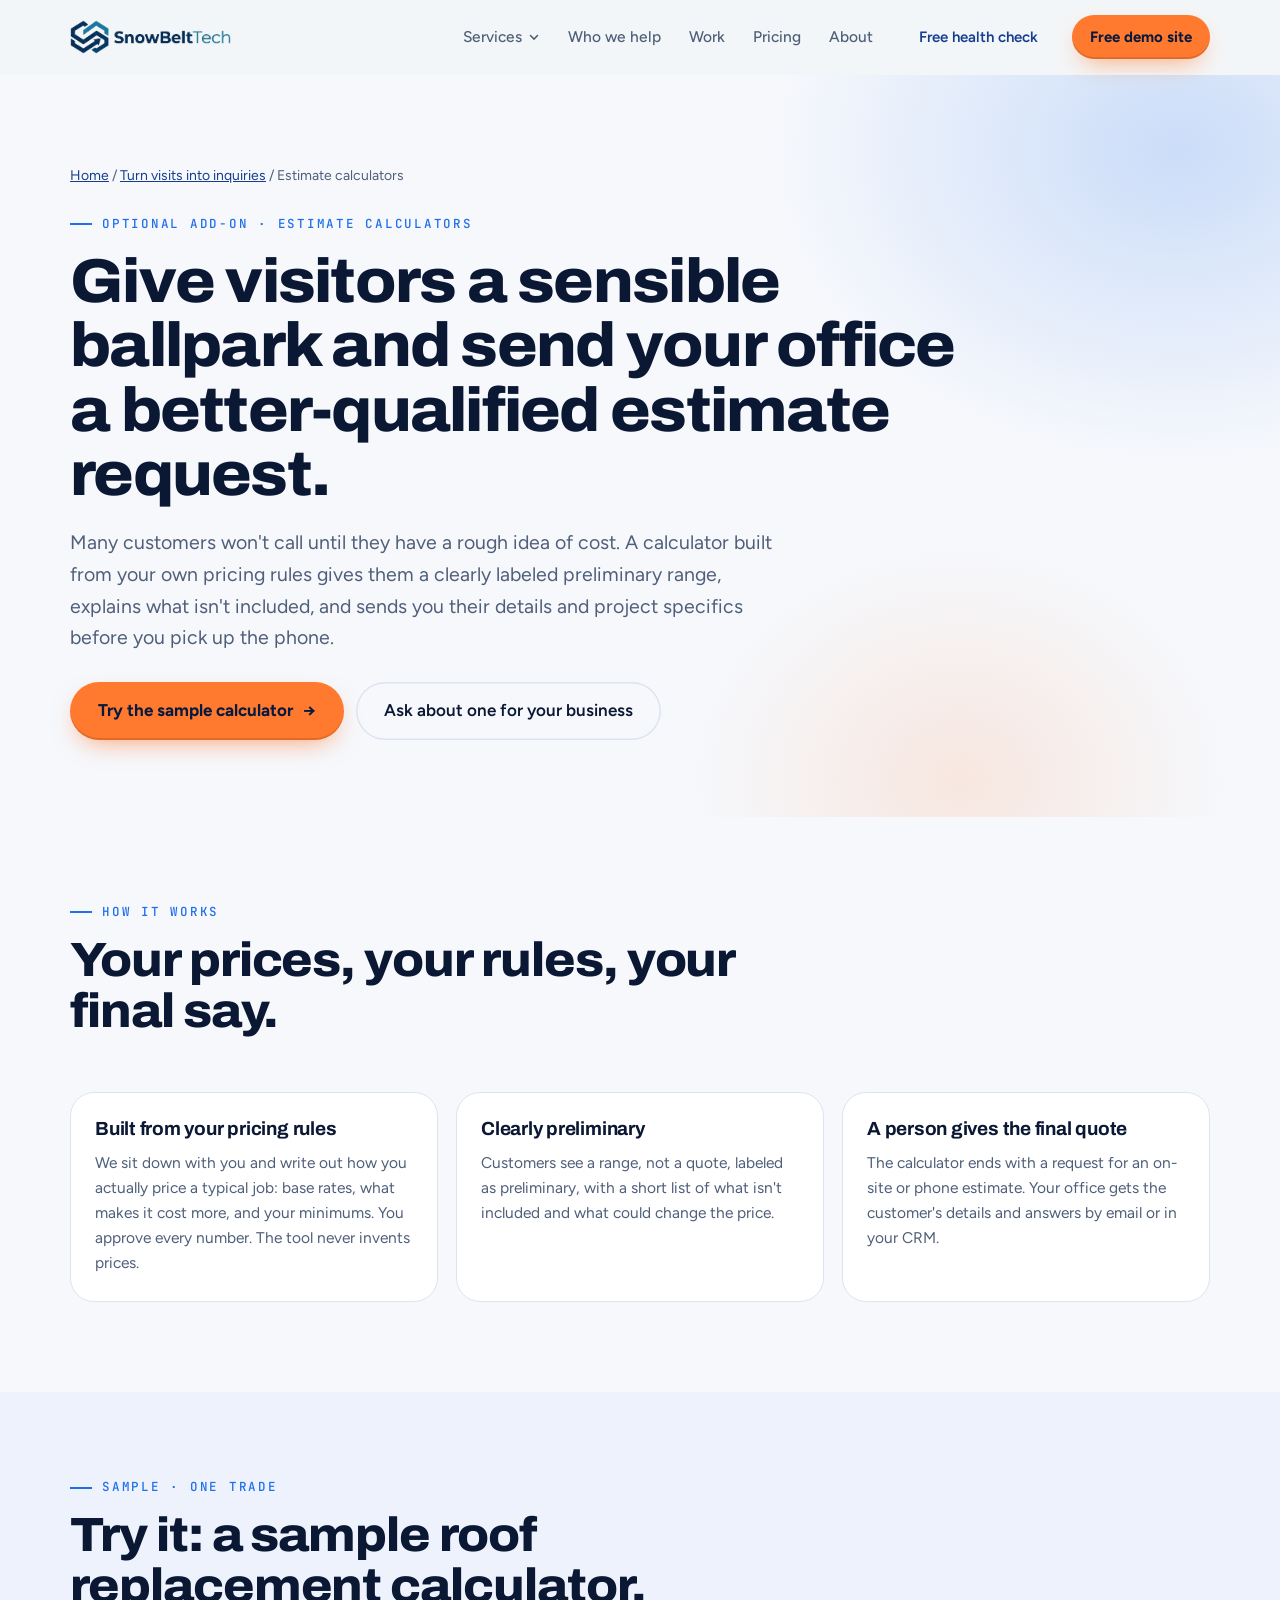
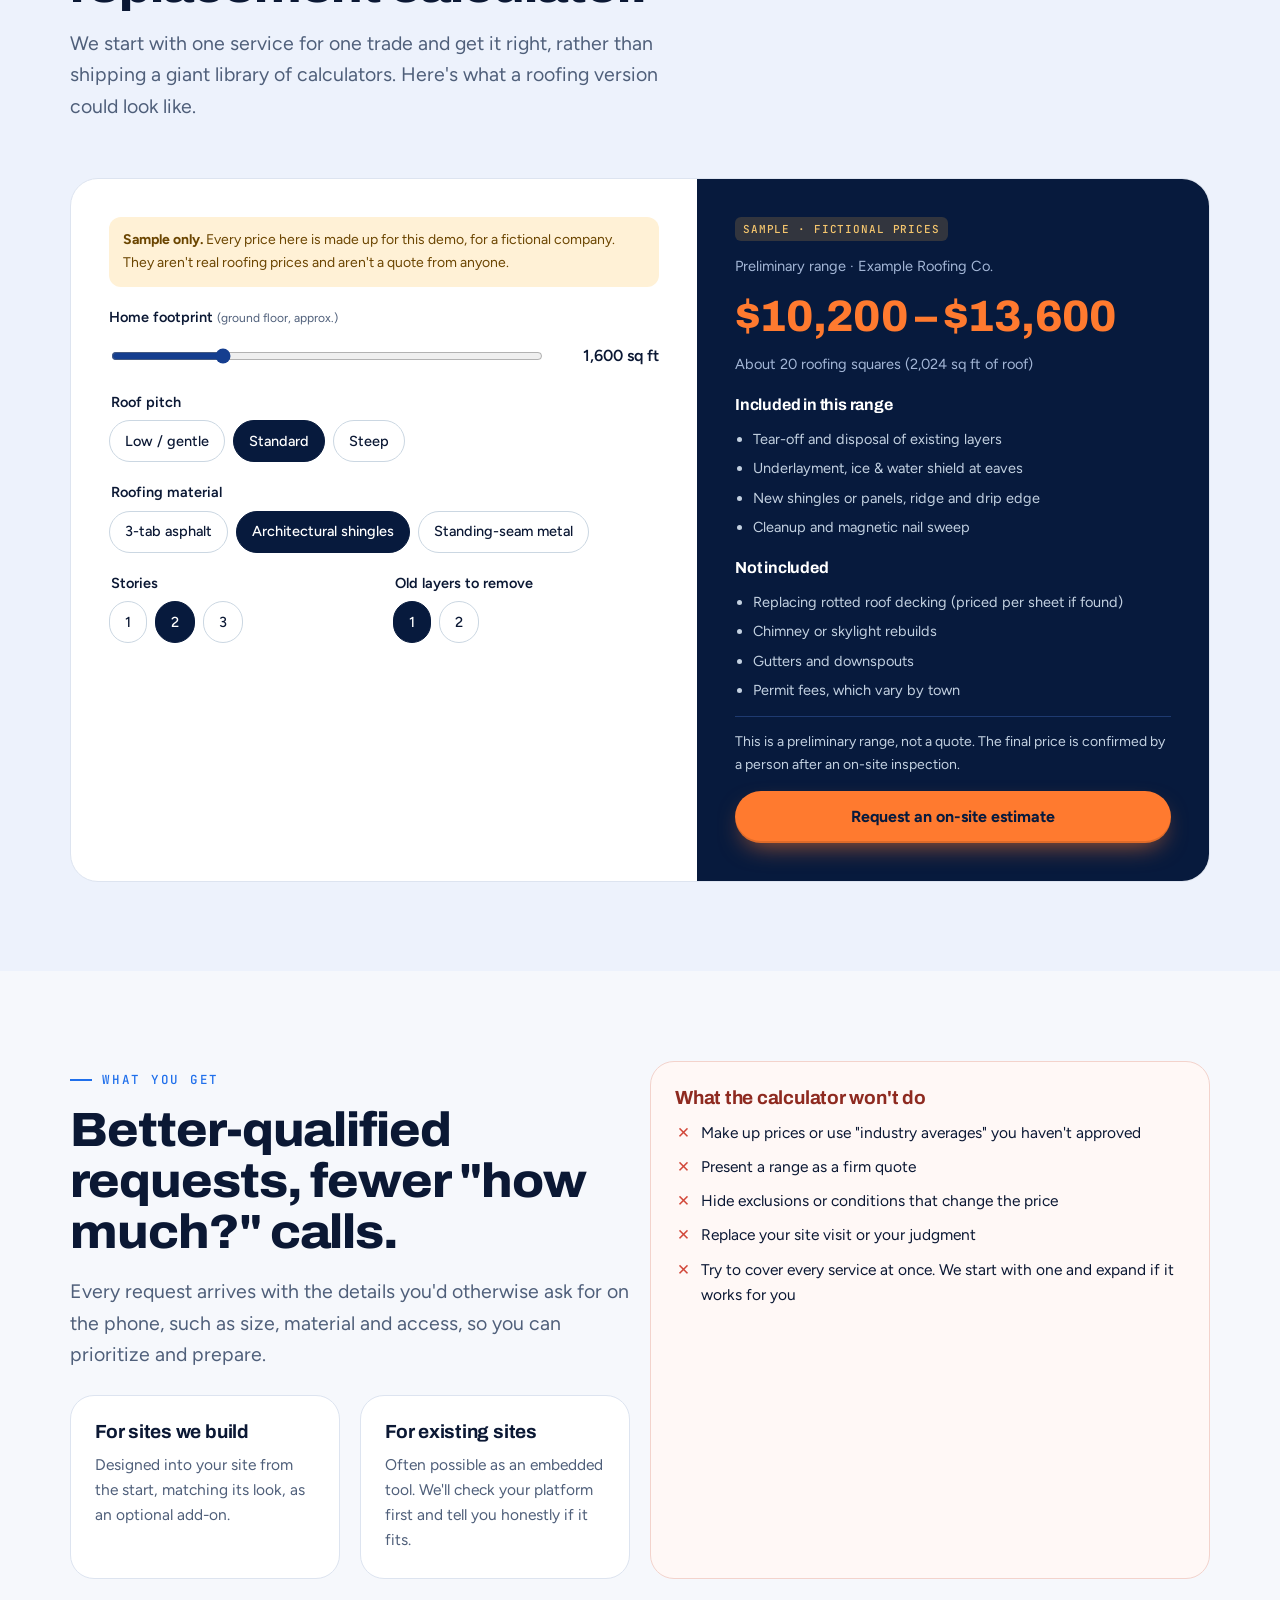
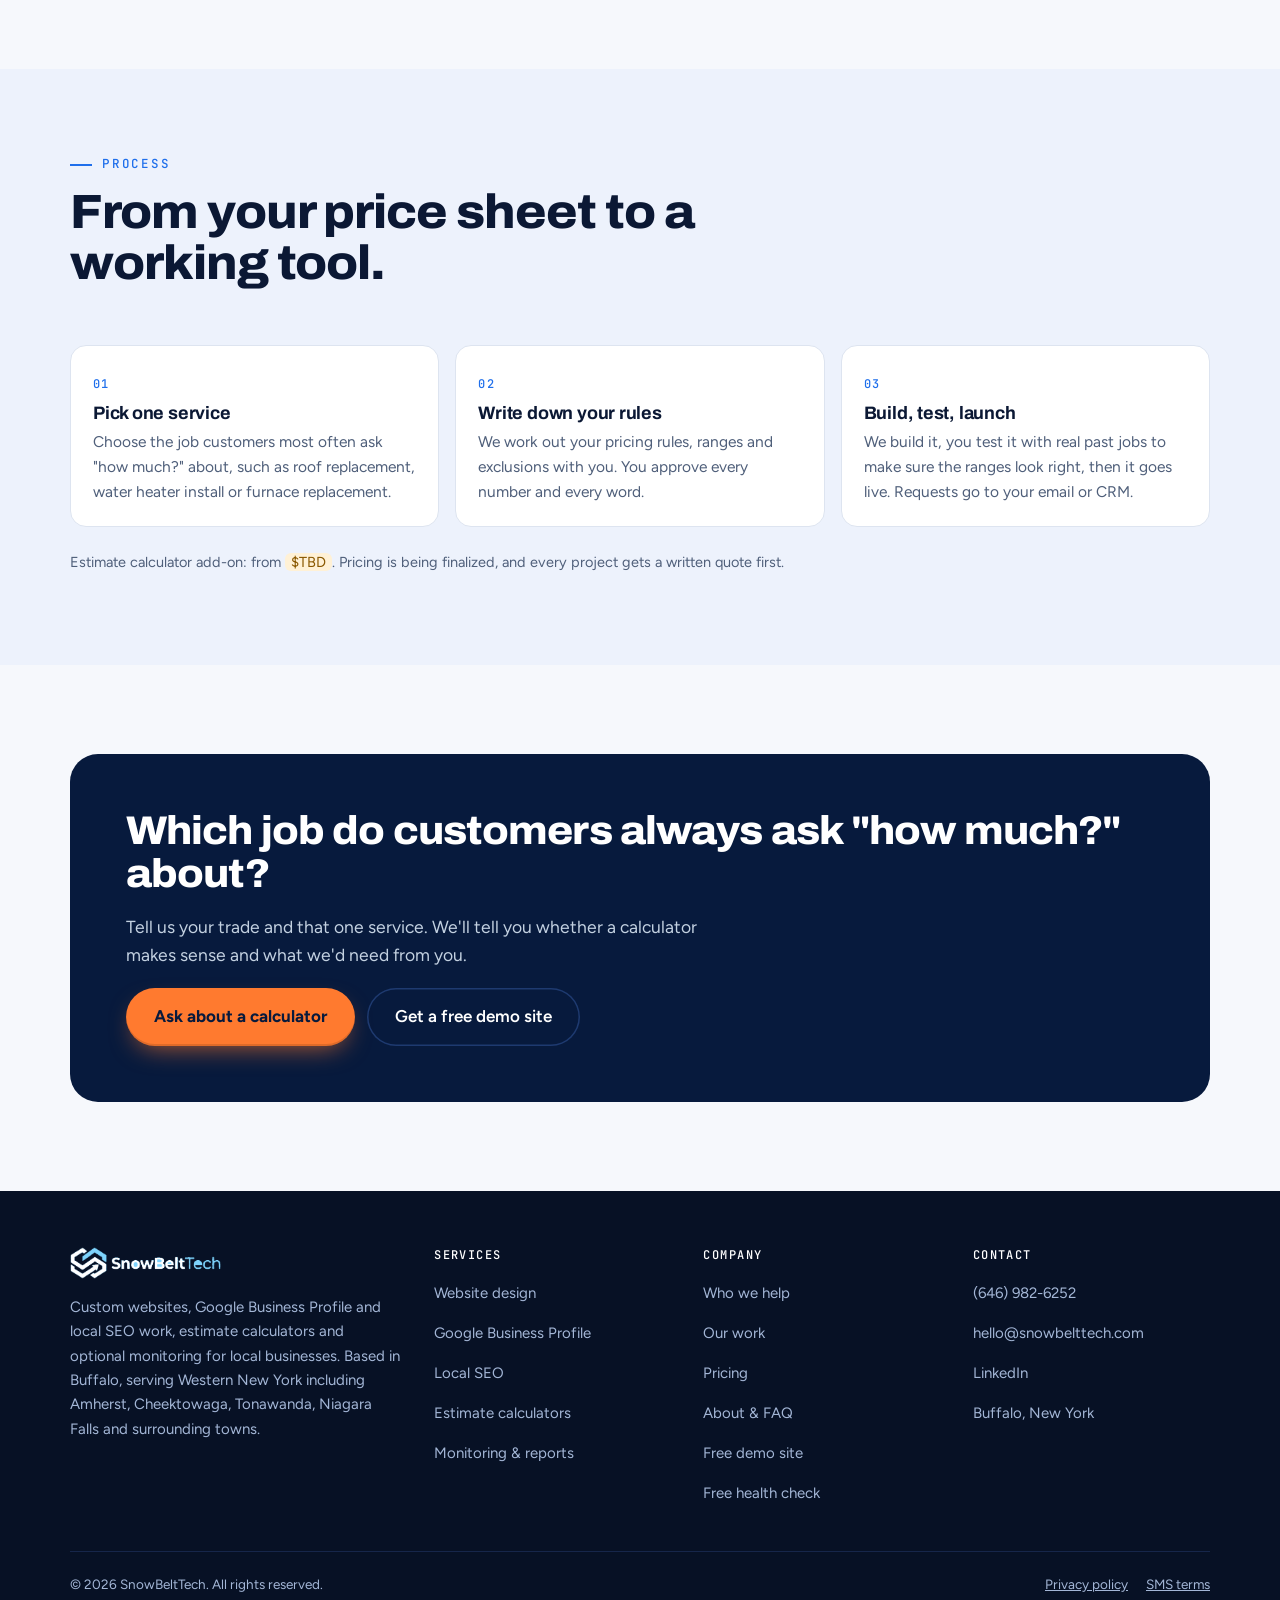
==== commit 579b6ff4: "Restyle: Archivo/Figtree/Instrument Serif fonts and a brighter palette Headings move to Archivo (hea" ====
--- a/estimate-calculators/index.html
+++ b/estimate-calculators/index.html
@@ -20,7 +20,7 @@
 <meta name="theme-color" content="#0A1730">
 <link rel="preconnect" href="https://fonts.googleapis.com">
 <link rel="preconnect" href="https://fonts.gstatic.com" crossorigin>
-<link href="https://fonts.googleapis.com/css2?family=Bricolage+Grotesque:opsz,wght@12..96,500;12..96,650;12..96,750&family=Instrument+Sans:wght@400;500;600&family=JetBrains+Mono:wght@400;500&display=swap" rel="stylesheet">
+<link href="https://fonts.googleapis.com/css2?family=Archivo:wdth,wght@100..125,500..900&family=Figtree:wght@400;500;600;700&family=Instrument+Serif:ital@1&family=JetBrains+Mono:wght@400;500&display=swap" rel="stylesheet">
 <script type="application/ld+json">
 {
   "@context": "https://schema.org",
@@ -32,7 +32,7 @@
     "address": { "@type": "PostalAddress", "addressLocality": "Buffalo", "addressRegion": "NY", "addressCountry": "US" } }
 }
 </script>
-<link rel="stylesheet" href="/assets/site.css?v=20261108">
+<link rel="stylesheet" href="/assets/site.css?v=20261108b">
 </head>
 <body>
 <a class="skip" href="#main">Skip to content</a>
--- a/assets/site.css
+++ b/assets/site.css
@@ -1,12 +1,14 @@
 :root{
-  --ink:#0A1730; --ink-2:#112443; --navy:#17375E; --teal:#2B8BB5; --ice:#9ED8F0;
-  --snow:#F3F6F7; --paper:#FFFFFF; --line:#DCE4EA; --line-dark:#22375A;
-  --text:#0E1D33; --muted:#566A80; --muted-dark:#9DB0C6;
-  --ok:#17A673; --ok-soft:#E3F6EE; --warn:#D98A0B; --warn-soft:#FDF2DC; --alert:#D2483A;
-  --signal:#1FD39A; --signal-ink:#04281C;
+  --ink:#071A3D; --ink-2:#0E2858; --navy:#153E8F; --teal:#1F6FEB; --ice:#9CCBFF;
+  --snow:#F6F8FC; --paper:#FFFFFF; --line:#DDE4F0; --line-dark:#1E3A70;
+  --text:#0B1834; --muted:#4F5F7A; --muted-dark:#A3B6D6;
+  --ok:#12A66A; --ok-soft:#E2F7EE; --warn:#D98A0B; --warn-soft:#FFF1D6; --alert:#D2483A;
+  --signal:#FF7A2F; --signal-hover:#FF8F4F; --signal-ink:#071A3D;
+  --sky:#6FB6FF; --go:#3DDC97;
   --r-sm:10px; --r:16px; --r-lg:24px;
-  --display:"Bricolage Grotesque", system-ui, sans-serif;
-  --body:"Instrument Sans", system-ui, sans-serif;
+  --display:"Archivo", system-ui, sans-serif;
+  --body:"Figtree", system-ui, sans-serif;
+  --serif:"Instrument Serif", Georgia, serif;
   --mono:"JetBrains Mono", ui-monospace, monospace;
   --wrap:1180px;
   --gutter:max(20px, env(safe-area-inset-left));
@@ -14,12 +16,13 @@
 *{box-sizing:border-box}
 html{scroll-behavior:smooth;-webkit-text-size-adjust:100%}
 @media (prefers-reduced-motion:reduce){html{scroll-behavior:auto}}
-body{margin:0;background:var(--snow);color:var(--text);font:400 17px/1.6 var(--body);-webkit-font-smoothing:antialiased}
+body{margin:0;background:var(--snow);color:var(--text);font:400 17.5px/1.62 var(--body);-webkit-font-smoothing:antialiased}
 img{max-width:100%;height:auto;display:block}
 a{color:inherit}
-h1,h2,h3{font-family:var(--display);line-height:1.08;letter-spacing:-.02em;margin:0;font-weight:750}
+h1,h2,h3{font-family:var(--display);line-height:1.06;letter-spacing:-.022em;margin:0;font-weight:800}
+h1,h2{font-stretch:106%}
 h2{font-size:clamp(30px,4.2vw,48px)}
-h3{font-size:21px;letter-spacing:-.01em;font-weight:650}
+h3{font-size:21px;letter-spacing:-.012em;font-weight:700}
 p{margin:0}
 .wrap{max-width:var(--wrap);margin:0 auto;padding:0 var(--gutter)}
 .skip{position:absolute;left:-999px;top:8px;background:var(--ink);color:#fff;padding:10px 14px;border-radius:8px;z-index:100}
@@ -34,10 +37,10 @@
 /* buttons */
 .btn{display:inline-flex;align-items:center;justify-content:center;gap:10px;min-height:52px;padding:0 24px;border-radius:999px;font:600 16px/1 var(--body);text-decoration:none;border:0;cursor:pointer;transition:transform .15s, background .15s, box-shadow .15s}
 .btn:hover{transform:translateY(-1px)}
-.btn-signal{background:var(--signal);color:var(--signal-ink);box-shadow:0 8px 24px -10px rgba(31,211,154,.8)}
-.btn-signal:hover{background:#3BE3AD}
+.btn-signal{background:var(--signal);color:var(--signal-ink);font-weight:700;box-shadow:0 10px 26px -10px rgba(255,122,47,.75), inset 0 -2px 0 rgba(0,0,0,.12)}
+.btn-signal:hover{background:var(--signal-hover)}
 .btn-ghost{background:transparent;color:var(--text);box-shadow:inset 0 0 0 1.5px var(--line)}
-.btn-ghost:hover{box-shadow:inset 0 0 0 1.5px var(--navy)}
+.btn-ghost:hover{box-shadow:inset 0 0 0 1.5px var(--teal);color:var(--teal)}
 .btn-dark{background:var(--ink);color:#fff}
 .arrow{transition:transform .15s}
 .btn:hover .arrow{transform:translateX(3px)}
@@ -49,7 +52,7 @@
 .logo img{height:34px;width:auto}
 .nav{display:none;gap:4px;margin-left:auto}
 .nav a{font-weight:500;font-size:15.5px;text-decoration:none;color:var(--muted);padding:10px 12px;border-radius:999px}
-.nav a:hover{color:var(--text);background:rgba(23,55,94,.06)}
+.nav a:hover{color:var(--text);background:rgba(21,62,143,.06)}
 .top .cta{display:none}
 .call{margin-left:auto;display:inline-flex;align-items:center;gap:8px;font:600 14.5px/1 var(--body);text-decoration:none;min-height:44px;padding:0 14px;border-radius:999px;background:var(--ink);color:#fff;flex:none}
 .menu-btn{flex:none;width:44px;height:44px;border-radius:12px;border:1.5px solid var(--line);background:var(--paper);display:grid;place-items:center;cursor:pointer}
@@ -67,18 +70,17 @@
 
 /* hero */
 .hero{padding:clamp(40px,6vw,84px) 0 clamp(64px,8vw,104px);position:relative;overflow:hidden}
-.hero::before{content:"";position:absolute;inset:0;background:
-  radial-gradient(60% 50% at 85% 20%, rgba(158,216,240,.45), transparent 70%),
-  repeating-linear-gradient(-28deg, transparent 0 46px, rgba(23,55,94,.035) 46px 47px);pointer-events:none}
+.hero::before{content:"";position:absolute;inset:0;background:radial-gradient(42% 55% at 88% 18%, rgba(31,111,235,.20), transparent 70%),radial-gradient(30% 40% at 70% 85%, rgba(255,122,47,.16), transparent 70%),radial-gradient(40% 50% at 0% 0%, rgba(111,182,255,.18), transparent 70%);pointer-events:none}
 .hero .wrap{position:relative;display:grid;gap:48px;align-items:center}
 @media (min-width:1040px){.hero .wrap{grid-template-columns:1.05fr .95fr;gap:56px}}
-.hero h1{font-size:clamp(42px,6.6vw,80px);letter-spacing:-.035em;margin:20px 0 22px}
-.hero h1 em{font-style:normal;color:var(--teal);position:relative;white-space:nowrap}
-.hero h1 em::after{content:"";position:absolute;left:0;right:0;bottom:.06em;height:.12em;background:var(--signal);opacity:.55;border-radius:4px;z-index:-1}
-.check-form{margin-top:32px;display:flex;flex-wrap:wrap;gap:10px;max-width:560px;background:var(--paper);padding:8px;border-radius:999px;box-shadow:0 1px 0 var(--line), 0 18px 40px -24px rgba(10,23,48,.45);border:1px solid var(--line)}
+.hero h1{font-size:clamp(42px,5.1vw,74px);line-height:1;letter-spacing:-.03em;margin:22px 0 24px}
+.hero h1 em,.page-hero h1 em,h2 em{font-family:var(--serif);font-style:italic;font-weight:400;font-stretch:100%;letter-spacing:-.01em;color:var(--teal);position:relative;white-space:nowrap;padding-right:.04em}
+.hero h1 em::after{content:"";position:absolute;left:-.04em;right:-.02em;bottom:.1em;height:.2em;background:var(--signal);opacity:.35;border-radius:3px;z-index:-1;transform:skewX(-12deg)}
+.dark h2 em{color:var(--sky)}
+.check-form{margin-top:32px;display:flex;flex-wrap:wrap;gap:10px;max-width:560px;background:var(--paper);padding:8px;border-radius:999px;box-shadow:0 1px 0 var(--line), 0 18px 40px -24px rgba(7,26,61,.45);border:1px solid var(--line)}
 .check-form input{flex:1 1 220px;min-width:0;border:0;background:transparent;font:500 16.5px var(--body);padding:0 16px;height:52px;color:var(--text)}
 .check-form input:focus{outline:none}
-.check-form:focus-within{box-shadow:0 0 0 3px rgba(43,139,181,.35), 0 18px 40px -24px rgba(10,23,48,.45)}
+.check-form:focus-within{box-shadow:0 0 0 3px rgba(31,111,235,.35), 0 18px 40px -24px rgba(7,26,61,.45)}
 .reassure{margin-top:14px;font-size:14.5px;color:var(--muted);display:flex;flex-wrap:wrap;gap:6px 18px}
 .reassure span::before{content:"✓";color:var(--ok);font-weight:700;margin-right:6px}
 .hero-links{margin-top:26px;display:flex;gap:18px;flex-wrap:wrap;font-size:15.5px}
@@ -88,27 +90,27 @@
 .btn-lg{min-height:58px;padding:0 28px;font-size:17px}
 @media (max-width:520px){.hero-ctas .btn{width:100%}}
 .hero-art{position:relative;aspect-ratio:1.15/1;max-width:620px;width:100%;justify-self:center}
-.frame{position:absolute;background:#fff;border-radius:14px;overflow:hidden;box-shadow:0 30px 60px -30px rgba(10,23,48,.55), 0 0 0 1px rgba(10,23,48,.06)}
+.frame{position:absolute;background:#fff;border-radius:14px;overflow:hidden;box-shadow:0 30px 60px -30px rgba(7,26,61,.55), 0 0 0 1px rgba(7,26,61,.06)}
 .frame img{width:100%;aspect-ratio:1140/720;object-fit:cover;object-position:top}
 .frame-back{width:78%;right:0;top:0;transform:rotate(2deg)}
 .frame-front{width:82%;left:0;bottom:6%;transform:rotate(-1.5deg)}
-.badge{position:absolute;display:flex;align-items:center;gap:12px;background:#fff;border-radius:14px;padding:12px 16px;box-shadow:0 18px 40px -18px rgba(10,23,48,.5);border:1px solid var(--line)}
+.badge{position:absolute;display:flex;align-items:center;gap:12px;background:#fff;border-radius:14px;padding:12px 16px;box-shadow:0 18px 40px -18px rgba(7,26,61,.5);border:1px solid var(--line)}
 .badge b{display:block;font-size:14.5px;line-height:1.2}
 .badge small{font-size:12.5px;color:var(--muted)}
 .badge-ic{width:30px;height:30px;border-radius:50%;background:var(--ok-soft);color:var(--ok);display:grid;place-items:center;font-weight:700}
-.badge-dot{width:10px;height:10px;border-radius:50%;background:var(--signal);box-shadow:0 0 0 4px rgba(31,211,154,.2)}
+.badge-dot{width:10px;height:10px;border-radius:50%;background:var(--signal);box-shadow:0 0 0 4px rgba(255,122,47,.25)}
 .badge-demo{left:-2%;top:12%}
 .badge-mon{right:2%;bottom:0;background:var(--ink);border-color:var(--ink);color:#fff}
 .badge-mon small{color:var(--muted-dark)}
 @media (max-width:560px){.badge{padding:9px 12px;gap:9px}.badge b{font-size:13px}.badge small{font-size:11.5px}.badge-demo{top:4%}}
 
 /* console */
-.console{background:var(--ink);border-radius:var(--r-lg);color:#E6EEF7;box-shadow:0 40px 80px -40px rgba(10,23,48,.7), 0 0 0 1px rgba(255,255,255,.04) inset;overflow:hidden;font-family:var(--mono)}
+.console{background:var(--ink);border-radius:var(--r-lg);color:#E6EEF7;box-shadow:0 40px 80px -40px rgba(7,26,61,.7), 0 0 0 1px rgba(255,255,255,.04) inset;overflow:hidden;font-family:var(--mono)}
 .console-bar{display:flex;align-items:center;gap:10px;padding:14px 18px;border-bottom:1px solid var(--line-dark);font-size:12.5px;color:var(--muted-dark)}
 .dots{display:flex;gap:6px}.dots i{width:10px;height:10px;border-radius:50%;background:#2A3E60}
-.live{margin-left:auto;display:inline-flex;align-items:center;gap:8px;color:var(--signal)}
-.live::before{content:"";width:8px;height:8px;border-radius:50%;background:var(--signal);box-shadow:0 0 0 0 rgba(31,211,154,.6);animation:pulse 2s infinite}
-@keyframes pulse{70%{box-shadow:0 0 0 8px rgba(31,211,154,0)}100%{box-shadow:0 0 0 0 rgba(31,211,154,0)}}
+.live{margin-left:auto;display:inline-flex;align-items:center;gap:8px;color:var(--go)}
+.live::before{content:"";width:8px;height:8px;border-radius:50%;background:var(--go);box-shadow:0 0 0 0 rgba(61,220,151,.6);animation:pulse 2s infinite}
+@keyframes pulse{70%{box-shadow:0 0 0 8px rgba(61,220,151,0)}100%{box-shadow:0 0 0 0 rgba(61,220,151,0)}}
 .console-site{padding:18px 18px 6px;display:flex;justify-content:space-between;align-items:baseline;gap:10px;flex-wrap:wrap}
 .console-site b{font:600 17px var(--body);color:#fff}
 .console-site small{font-size:12px;color:var(--muted-dark)}
@@ -117,20 +119,20 @@
 .metric{background:var(--ink);padding:14px 18px}
 .metric span{display:block;font-size:11px;letter-spacing:.1em;text-transform:uppercase;color:var(--muted-dark)}
 .metric b{display:flex;align-items:center;gap:8px;margin-top:6px;font:600 20px var(--body);color:#fff}
-.metric b::before{content:"";width:8px;height:8px;border-radius:50%;background:var(--signal);flex:none}
+.metric b::before{content:"";width:8px;height:8px;border-radius:50%;background:var(--go);flex:none}
 .metric.warn b::before{background:#F5B342}
 .log{list-style:none;margin:0;padding:14px 18px 18px;font-size:12.5px;line-height:1.55;height:208px;overflow:hidden;display:flex;flex-direction:column;justify-content:flex-end;gap:7px}
 .log li{display:grid;grid-template-columns:54px 1fr;gap:10px;color:#C5D3E3;animation:in .4s ease both}
 .log time{color:#5F7898}
-.log .ok{color:var(--signal)}.log .wn{color:#F5B342}.log .ag{color:var(--ice)}
+.log .ok{color:var(--go)}.log .wn{color:#F5B342}.log .ag{color:var(--ice)}
 @keyframes in{from{opacity:0;transform:translateY(6px)}}
 @media (prefers-reduced-motion:reduce){.log li{animation:none}.live::before{animation:none}}
 
 /* trust strip */
-.strip{background:var(--ink);color:#fff;padding:22px 0}
+.strip{background:linear-gradient(90deg,var(--ink),#0C2A66);color:#fff;padding:22px 0}
 .strip .wrap{display:flex;flex-wrap:wrap;gap:14px 40px;justify-content:space-between;align-items:center}
 .strip div{font:500 13px/1.3 var(--mono);letter-spacing:.06em;text-transform:uppercase;color:var(--muted-dark);display:flex;align-items:center;gap:10px}
-.strip b{font:650 22px var(--display);color:#fff;letter-spacing:-.01em;text-transform:none}
+.strip b{font:800 22px var(--display);color:#fff;letter-spacing:-.01em;text-transform:none}
 
 /* services */
 .services{display:grid;gap:20px}
@@ -139,25 +141,25 @@
 .svc.feature{background:var(--ink);border-color:var(--ink);color:#fff}
 .svc.feature p,.svc.feature li{color:#C3D1E1}
 .svc-tag{font:500 11.5px/1 var(--mono);letter-spacing:.12em;text-transform:uppercase;color:var(--teal)}
-.svc.feature .svc-tag{color:var(--signal)}
+.svc.feature .svc-tag{color:var(--sky)}
 .svc-icon{width:48px;height:48px;border-radius:14px;display:grid;place-items:center;background:var(--snow);color:var(--navy)}
-.svc.feature .svc-icon{background:rgba(255,255,255,.06);color:var(--signal)}
+.svc.feature .svc-icon{background:rgba(255,255,255,.06);color:var(--sky)}
 .svc p{color:var(--muted)}
 .svc ul{list-style:none;padding:0;margin:4px 0 0;display:grid;gap:9px;font-size:15.5px}
 .svc li{display:flex;gap:10px;color:var(--text)}
 .svc li::before{content:"";width:16px;height:16px;flex:none;margin-top:4px;border-radius:50%;background:var(--ok-soft) url("data:image/svg+xml,%3Csvg xmlns='http://www.w3.org/2000/svg' viewBox='0 0 16 16'%3E%3Cpath d='M4.5 8.2l2.2 2.2 4.8-4.8' fill='none' stroke='%2317A673' stroke-width='1.8' stroke-linecap='round' stroke-linejoin='round'/%3E%3C/svg%3E") center/contain}
-.svc.feature li::before{background-color:rgba(31,211,154,.14)}
+.svc.feature li::before{background-color:rgba(111,182,255,.14)}
 .svc-foot{margin-top:auto;padding-top:18px;border-top:1px solid var(--line);display:flex;justify-content:space-between;align-items:center;gap:12px;flex-wrap:wrap}
 .svc.feature .svc-foot{border-color:var(--line-dark)}
 .from{font-size:14px;color:var(--muted)}.svc.feature .from{color:var(--muted-dark)}
-.from b{font:650 22px var(--display);color:var(--text);margin-left:4px}.svc.feature .from b{color:#fff}
+.from b{font:800 22px var(--display);color:var(--text);margin-left:4px}.svc.feature .from b{color:#fff}
 .tbd{background:var(--warn-soft);color:#8A5800;border-radius:6px;padding:0 6px}
 .svc.feature .tbd{background:rgba(245,179,66,.18);color:#F5C66E}
 .svc-link{font-weight:600;font-size:15px;color:var(--navy);text-decoration:none}
-.svc.feature .svc-link{color:var(--signal)}
+.svc.feature .svc-link{color:var(--sky)}
 .note{margin-top:22px;font-size:15px;color:var(--muted)}
 .design-hero{background:var(--ink);color:#fff;border-radius:28px;display:grid;overflow:hidden;position:relative}
-.design-hero::before{content:"";position:absolute;inset:0;background:radial-gradient(50% 70% at 100% 0%, rgba(43,139,181,.35), transparent 70%);pointer-events:none}
+.design-hero::before{content:"";position:absolute;inset:0;background:radial-gradient(50% 70% at 100% 0%, rgba(31,111,235,.35), transparent 70%);pointer-events:none}
 @media (min-width:980px){.design-hero{grid-template-columns:1.25fr .75fr}}
 .dh-main{position:relative;padding:clamp(28px,4vw,52px);display:grid;gap:16px;align-content:start}
 .dh-main h3{font-size:clamp(28px,3.4vw,40px);letter-spacing:-.02em;font-weight:750}
@@ -165,7 +167,7 @@
 .dh-list{list-style:none;padding:0;margin:8px 0 0;display:grid;gap:11px 24px;font-size:16px}
 @media (min-width:600px){.dh-list{grid-template-columns:1fr 1fr}}
 .dh-list li{display:flex;gap:10px}
-.dh-list li::before{content:"";width:18px;height:18px;flex:none;margin-top:3px;border-radius:50%;background:rgba(31,211,154,.16) url("data:image/svg+xml,%3Csvg xmlns='http://www.w3.org/2000/svg' viewBox='0 0 16 16'%3E%3Cpath d='M4.5 8.2l2.2 2.2 4.8-4.8' fill='none' stroke='%231FD39A' stroke-width='1.8' stroke-linecap='round' stroke-linejoin='round'/%3E%3C/svg%3E") center/contain}
+.dh-list li::before{content:"";width:18px;height:18px;flex:none;margin-top:3px;border-radius:50%;background:rgba(111,182,255,.16) url("data:image/svg+xml,%3Csvg xmlns='http://www.w3.org/2000/svg' viewBox='0 0 16 16'%3E%3Cpath d='M4.5 8.2l2.2 2.2 4.8-4.8' fill='none' stroke='%236FB6FF' stroke-width='1.8' stroke-linecap='round' stroke-linejoin='round'/%3E%3C/svg%3E") center/contain}
 .dh-list li:nth-child(-n+2){font-weight:600;color:#fff}
 .dh-foot{margin-top:14px;padding-top:22px;border-top:1px solid var(--line-dark);display:flex;flex-wrap:wrap;gap:16px;align-items:center;justify-content:space-between}
 .dh-foot .from{color:var(--muted-dark)}.dh-foot .from b{color:#fff}
@@ -175,7 +177,7 @@
 .dh-steps li{counter-increment:d;display:grid;grid-template-columns:40px 1fr;column-gap:16px;padding:0 0 26px;position:relative}
 .dh-steps li:last-child{padding-bottom:0}
 .dh-steps li::before{content:counter(d);grid-row:span 2;width:40px;height:40px;border-radius:50%;display:grid;place-items:center;font:600 15px var(--mono);background:var(--ink);border:1.5px solid var(--line-dark);color:var(--ice);position:relative;z-index:1}
-.dh-steps li:first-child::before{background:var(--signal);border-color:var(--signal);color:var(--signal-ink)}
+.dh-steps li:first-child::before{background:var(--signal);border-color:var(--signal);color:var(--signal-ink);font-weight:700}
 .dh-steps li:not(:last-child)::after{content:"";position:absolute;left:19px;top:40px;bottom:0;width:2px;background:var(--line-dark)}
 .dh-steps b{font-size:17px;margin-top:8px}
 .dh-steps span{color:var(--muted-dark);font-size:15px}
@@ -186,10 +188,10 @@
 
 /* agents (dark) */
 .dark{background:var(--ink);color:#fff;position:relative;overflow:hidden}
-.dark::before{content:"";position:absolute;inset:0;background:repeating-linear-gradient(-28deg, transparent 0 46px, rgba(158,216,240,.035) 46px 47px);pointer-events:none}
+.dark::before{content:"";position:absolute;inset:0;background:radial-gradient(50% 60% at 100% 0%, rgba(31,111,235,.35), transparent 70%),radial-gradient(40% 50% at 0% 100%, rgba(255,122,47,.12), transparent 70%);pointer-events:none}
 .dark .wrap{position:relative}
 .dark .lede{color:var(--muted-dark)}
-.dark .eyebrow{color:var(--signal)}
+.dark .eyebrow{color:var(--sky)}
 .mon-head{display:grid;gap:40px;align-items:center;margin-bottom:clamp(40px,5vw,60px)}
 @media (min-width:1040px){.mon-head{grid-template-columns:1fr 1fr;gap:56px}}
 .dark .console{border:1px solid var(--line-dark);background:#08132A}
@@ -205,11 +207,11 @@
 .flow{margin:clamp(48px,6vw,72px) 0 0;padding:0;display:grid;gap:16px;counter-reset:f}
 @media (min-width:900px){.flow{grid-template-columns:repeat(4,1fr)}}
 .flow li{list-style:none;counter-increment:f;padding:22px;border-radius:var(--r);background:var(--ink-2);border:1px solid var(--line-dark)}
-.flow li::before{content:"0" counter(f);font:500 12px var(--mono);color:var(--signal);letter-spacing:.1em}
+.flow li::before{content:"0" counter(f);font:500 12px var(--mono);color:var(--sky);letter-spacing:.1em}
 .flow h3{font-size:18px;margin:10px 0 6px;color:#fff}
 .flow p{font-size:15px;color:var(--muted-dark)}
-.human{margin-top:28px;display:flex;gap:14px;align-items:flex-start;padding:18px 20px;border-radius:var(--r);background:rgba(31,211,154,.07);border:1px solid rgba(31,211,154,.25);color:#D4E8E0;font-size:15.5px;max-width:860px}
-.human svg{flex:none;color:var(--signal);margin-top:2px}
+.human{margin-top:28px;display:flex;gap:14px;align-items:flex-start;padding:18px 20px;border-radius:var(--r);background:rgba(111,182,255,.07);border:1px solid rgba(111,182,255,.25);color:#D4E8E0;font-size:15.5px;max-width:860px}
+.human svg{flex:none;color:var(--sky);margin-top:2px}
 
 /* report */
 .report-grid{display:grid;gap:40px;align-items:center}
@@ -219,15 +221,15 @@
 .rp i{width:44px;height:44px;border-radius:12px;background:var(--paper);border:1px solid var(--line);display:grid;place-items:center;font-style:normal;font:600 13px var(--mono);color:var(--navy)}
 .rp b{display:block;font-weight:600;margin-bottom:2px}
 .rp span{color:var(--muted);font-size:15.5px}
-.paper{background:var(--paper);border-radius:var(--r-lg);border:1px solid var(--line);box-shadow:0 40px 70px -45px rgba(10,23,48,.55);padding:clamp(22px,3vw,34px);position:relative}
+.paper{background:var(--paper);border-radius:var(--r-lg);border:1px solid var(--line);box-shadow:0 40px 70px -45px rgba(7,26,61,.55);padding:clamp(22px,3vw,34px);position:relative}
 .paper::after{content:"EXAMPLE";position:absolute;top:22px;right:22px;font:500 11px var(--mono);letter-spacing:.14em;color:var(--muted);border:1px dashed var(--line);padding:5px 8px;border-radius:6px}
 .paper-head{display:flex;gap:14px;align-items:center;padding-bottom:18px;border-bottom:1px solid var(--line)}
 .paper-head small{font:500 12px var(--mono);color:var(--muted);letter-spacing:.06em;text-transform:uppercase}
-.paper-head b{display:block;font:650 20px var(--display)}
+.paper-head b{display:block;font:800 20px var(--display)}
 .scores{display:grid;grid-template-columns:repeat(4,1fr);gap:10px;margin:20px 0}
 .score{text-align:center;padding:14px 6px;border-radius:14px;background:var(--snow)}
 .ring{--v:90;--c:var(--ok);width:62px;height:62px;margin:0 auto 8px;border-radius:50%;background:conic-gradient(var(--c) calc(var(--v)*1%), #E2E9EE 0);display:grid;place-items:center}
-.ring b{width:48px;height:48px;border-radius:50%;background:var(--snow);display:grid;place-items:center;font:650 17px var(--display)}
+.ring b{width:48px;height:48px;border-radius:50%;background:var(--snow);display:grid;place-items:center;font:800 17px var(--display)}
 .score span{font-size:12.5px;color:var(--muted);font-weight:500}
 @media (max-width:460px){.scores{grid-template-columns:repeat(2,1fr)}}
 .summary{font-size:15.5px;background:var(--snow);border-radius:14px;padding:16px 18px;border-left:3px solid var(--teal)}
@@ -243,7 +245,7 @@
 @media (min-width:900px){.work{grid-template-columns:repeat(2,1fr)}}
 .case{background:var(--paper);border-radius:var(--r-lg);border:1px solid var(--line);overflow:hidden;display:flex;flex-direction:column}
 .shot{display:block;text-decoration:none;position:relative;background:#DDE5EA;padding:18px 18px 0}
-.shot-frame{border-radius:12px 12px 0 0;overflow:hidden;box-shadow:0 -1px 0 rgba(0,0,0,.04), 0 20px 40px -24px rgba(10,23,48,.5)}
+.shot-frame{border-radius:12px 12px 0 0;overflow:hidden;box-shadow:0 -1px 0 rgba(0,0,0,.04), 0 20px 40px -24px rgba(7,26,61,.5)}
 .shot-bar{height:26px;background:#fff;display:flex;align-items:center;gap:6px;padding:0 12px;border-bottom:1px solid #E6ECF0}
 .shot-bar i{width:8px;height:8px;border-radius:50%;background:#D4DCE3}
 .shot-bar span{margin-left:10px;font:400 11px var(--mono);color:var(--muted)}
@@ -272,7 +274,7 @@
 .plan.pop{border:2px solid var(--navy);position:relative}
 .plan.pop::before{content:"Free demo first";position:absolute;top:-13px;left:22px;background:var(--navy);color:#fff;font:500 11.5px/1 var(--mono);letter-spacing:.06em;padding:7px 10px;border-radius:999px}
 .plan h3{font-size:19px}
-.price{font:650 34px/1 var(--display);letter-spacing:-.02em}
+.price{font:800 34px/1 var(--display);letter-spacing:-.02em}
 .price small{font:500 14px var(--body);color:var(--muted);letter-spacing:0}
 .price .pre{display:block;font:500 13px var(--body);color:var(--muted);margin-bottom:6px;letter-spacing:0}
 .plan p{color:var(--muted);font-size:15px}
@@ -300,7 +302,7 @@
 .about .lede{margin-top:18px}
 .facts{margin-top:26px;display:grid;grid-template-columns:repeat(2,1fr);gap:12px}
 .fact{background:var(--paper);border:1px solid var(--line);border-radius:var(--r);padding:16px 18px}
-.fact b{display:block;font:650 24px var(--display)}
+.fact b{display:block;font:800 24px var(--display)}
 .fact span{font-size:14px;color:var(--muted)}
 details{border-bottom:1px solid var(--line)}
 details:first-of-type{border-top:1px solid var(--line)}
@@ -315,7 +317,7 @@
 @media (min-width:1000px){.hc{grid-template-columns:.8fr 1.2fr;gap:64px;align-items:start}}
 .hc-get{margin-top:26px;display:grid;gap:12px}
 .hc-get div{display:flex;gap:12px;align-items:flex-start;color:#D2DEEA;font-size:16px}
-.hc-get div::before{content:"";flex:none;width:22px;height:22px;margin-top:2px;border-radius:50%;background:rgba(31,211,154,.15) url("data:image/svg+xml,%3Csvg xmlns='http://www.w3.org/2000/svg' viewBox='0 0 16 16'%3E%3Cpath d='M4.5 8.2l2.2 2.2 4.8-4.8' fill='none' stroke='%231FD39A' stroke-width='1.8' stroke-linecap='round' stroke-linejoin='round'/%3E%3C/svg%3E") center/16px no-repeat}
+.hc-get div::before{content:"";flex:none;width:22px;height:22px;margin-top:2px;border-radius:50%;background:rgba(111,182,255,.15) url("data:image/svg+xml,%3Csvg xmlns='http://www.w3.org/2000/svg' viewBox='0 0 16 16'%3E%3Cpath d='M4.5 8.2l2.2 2.2 4.8-4.8' fill='none' stroke='%236FB6FF' stroke-width='1.8' stroke-linecap='round' stroke-linejoin='round'/%3E%3C/svg%3E") center/16px no-repeat}
 .contact-lines{margin-top:30px;display:grid;gap:8px;font-size:15.5px;color:var(--muted-dark)}
 .contact-lines a{color:#fff;font-weight:600;text-decoration:none}
 .form{background:var(--paper);color:var(--text);border-radius:var(--r-lg);padding:clamp(22px,3.5vw,38px);display:grid;gap:18px}
@@ -326,7 +328,7 @@
 .fld label small,.fld legend small{font-weight:400;color:var(--muted)}
 .fld input[type=text],.fld input[type=email],.fld input[type=tel],.fld input[type=url],.fld select,.fld textarea{width:100%;height:50px;padding:0 15px;border-radius:12px;border:1.5px solid #CBD7E2;background:#fff;font:400 16px var(--body);color:var(--text)}
 .fld textarea{height:auto;min-height:96px;padding:12px 15px;resize:vertical}
-.fld input:focus,.fld select:focus,.fld textarea:focus{outline:none;border-color:var(--teal);box-shadow:0 0 0 3px rgba(43,139,181,.18)}
+.fld input:focus,.fld select:focus,.fld textarea:focus{outline:none;border-color:var(--teal);box-shadow:0 0 0 3px rgba(31,111,235,.18)}
 .fld.err input,.fld.err select{border-color:var(--alert)}
 .msg{font-size:13.5px;color:var(--alert);min-height:0}
 fieldset{border:0;padding:0;margin:0}
@@ -374,9 +376,9 @@
 .nav{align-items:center}
 .dd{position:relative}
 .dd-btn{display:inline-flex;align-items:center;gap:6px;font:500 15.5px var(--body);color:var(--muted);background:none;border:0;padding:10px 12px;border-radius:999px;cursor:pointer}
-.dd-btn:hover,.dd.open .dd-btn{color:var(--text);background:rgba(23,55,94,.06)}
+.dd-btn:hover,.dd.open .dd-btn{color:var(--text);background:rgba(21,62,143,.06)}
 .dd-btn svg{transition:transform .15s}.dd.open .dd-btn svg{transform:rotate(180deg)}
-.dd-menu{position:absolute;top:calc(100% + 8px);left:-8px;width:330px;background:var(--paper);border:1px solid var(--line);border-radius:18px;box-shadow:0 24px 50px -24px rgba(10,23,48,.45);padding:8px;display:none}
+.dd-menu{position:absolute;top:calc(100% + 8px);left:-8px;width:330px;background:var(--paper);border:1px solid var(--line);border-radius:18px;box-shadow:0 24px 50px -24px rgba(7,26,61,.45);padding:8px;display:none}
 .dd.open .dd-menu{display:grid}
 .nav .dd-menu a{display:grid;gap:2px;padding:11px 14px;border-radius:12px;color:var(--text)}
 .nav .dd-menu a:hover{background:var(--snow)}
@@ -388,7 +390,7 @@
 .mobile-menu .btn-ghost{margin-top:8px}
 
 /* ---- sections ---- */
-.tint{background:#E9EEF1}
+.tint{background:#EDF2FC}
 .dh-steps li.opt::before{background:transparent;border-style:dashed;color:var(--muted-dark)}
 .dh-steps li.opt b{color:var(--ice)}
 .found{display:grid;gap:20px}
@@ -414,9 +416,9 @@
 .calc-mini dl div{background:var(--ink-2);border:1px solid var(--line-dark);border-radius:12px;padding:10px 12px}
 .calc-mini dt{font:500 11px var(--mono);letter-spacing:.06em;text-transform:uppercase;color:var(--muted-dark)}
 .calc-mini dd{margin:4px 0 0;font-weight:600;font-size:15px}
-.cm-result{background:rgba(31,211,154,.08);border:1px solid rgba(31,211,154,.3);border-radius:14px;padding:14px 16px;display:grid;gap:2px}
+.cm-result{background:rgba(255,122,47,.08);border:1px solid rgba(255,122,47,.35);border-radius:14px;padding:14px 16px;display:grid;gap:2px}
 .cm-result small{color:var(--muted-dark);font-size:13px}
-.cm-result b{font:650 28px var(--display);color:var(--signal)}
+.cm-result b{font:800 28px var(--display);color:var(--signal)}
 .cm-result span{font-size:13.5px;color:#C3D1E1}
 .inq-grid{display:grid;gap:18px;margin-top:22px}
 @media (min-width:900px){.inq-grid{grid-template-columns:repeat(3,1fr)}}
@@ -445,7 +447,7 @@
 .pgroup li{display:flex;justify-content:space-between;gap:12px;padding:12px 0;border-top:1px solid var(--line);font-size:15px;font-weight:500}
 .pgroup li:first-child{border-top:0;padding-top:0}
 .pgroup li small{display:block;font-weight:400;color:var(--muted);font-size:13px;margin-top:2px}
-.pgroup li b{white-space:nowrap;font:650 16px var(--display)}
+.pgroup li b{white-space:nowrap;font:800 16px var(--display)}
 .pgroup .btn{margin-top:auto}
 
 /* ---- form modes ---- */
@@ -459,11 +461,11 @@
 
 /* ---- inner pages ---- */
 .page-hero{padding:clamp(48px,7vw,96px) 0 clamp(48px,6vw,80px);position:relative;overflow:hidden}
-.page-hero::before{content:"";position:absolute;inset:0;background:radial-gradient(55% 60% at 90% 10%, rgba(158,216,240,.45), transparent 70%),repeating-linear-gradient(-28deg, transparent 0 46px, rgba(23,55,94,.035) 46px 47px);pointer-events:none}
+.page-hero::before{content:"";position:absolute;inset:0;background:radial-gradient(45% 60% at 92% 10%, rgba(31,111,235,.20), transparent 70%),radial-gradient(30% 45% at 75% 95%, rgba(255,122,47,.14), transparent 70%);pointer-events:none}
 .page-hero .wrap{position:relative}
 .crumbs{font-size:14px;color:var(--muted);margin-bottom:18px}
 .crumbs a{color:var(--navy)}
-.page-hero h1{font-size:clamp(36px,5.4vw,64px);letter-spacing:-.03em;margin:16px 0 20px;max-width:900px}
+.page-hero h1{font-size:clamp(36px,5.2vw,62px);line-height:1.04;letter-spacing:-.028em;margin:16px 0 20px;max-width:900px}
 .page-hero .lede{max-width:720px}
 .page-hero .hero-ctas{margin-top:28px}
 .grid-2{display:grid;gap:20px}
@@ -484,14 +486,14 @@
 .pkg{background:var(--paper);border:1px solid var(--line);border-radius:var(--r-lg);padding:30px 28px;display:flex;flex-direction:column;gap:14px}
 .pkg.dark-pkg{background:var(--ink);color:#fff;border-color:var(--ink)}
 .pkg-kind{font:500 12px var(--mono);letter-spacing:.12em;text-transform:uppercase;color:var(--teal)}
-.dark-pkg .pkg-kind{color:var(--signal)}
+.dark-pkg .pkg-kind{color:var(--sky)}
 .pkg h3{font-size:24px}
 .pkg p{color:var(--muted)}
 .dark-pkg p{color:#C3D1E1}
 .pkg ul{list-style:none;margin:0;padding:0;display:grid;gap:9px;font-size:15.5px}
 .pkg li{padding-left:24px;position:relative}
 .pkg li::before{content:"";position:absolute;left:3px;top:9px;width:10px;height:5px;border-left:2px solid var(--ok);border-bottom:2px solid var(--ok);transform:rotate(-45deg)}
-.dark-pkg li::before{border-color:var(--signal)}
+.dark-pkg li::before{border-color:var(--sky)}
 .pkg .you-get{font-size:14.5px;border-radius:12px;padding:12px 14px;background:var(--snow);color:var(--text)}
 .dark-pkg .you-get{background:var(--ink-2);color:#E6EEF7}
 .pkg-foot{margin-top:auto;padding-top:16px;border-top:1px solid var(--line);display:flex;justify-content:space-between;align-items:center;gap:12px;flex-wrap:wrap}
@@ -530,7 +532,7 @@
 .range-row{display:flex;gap:14px;align-items:center;margin-top:6px}
 .range-row input[type=range]{flex:1;accent-color:var(--navy);height:28px}
 .range-row output{font:600 16px var(--body);min-width:100px;text-align:right}
-.big-range{font:650 clamp(30px,4vw,44px)/1.05 var(--display);color:var(--signal);letter-spacing:-.02em}
+.big-range{font:800 clamp(30px,4vw,44px)/1.05 var(--display);color:var(--signal);letter-spacing:-.02em}
 .calc-out small{color:var(--muted-dark)}
 .calc-out ul{margin:0;padding-left:18px;color:#C3D1E1;font-size:14.5px;display:grid;gap:6px}
 .calc-out h3{font-size:16px;color:#fff;margin-top:6px}
@@ -538,3 +540,4 @@
 .demo-msg{background:var(--ink-2);border:1px dashed var(--line-dark);border-radius:12px;padding:12px 14px;font-size:14px;color:#D2DEEA}
 
 [id]{scroll-margin-top:80px}
+@media (max-width:520px){.eyebrow{letter-spacing:.07em;font-size:11.5px}}
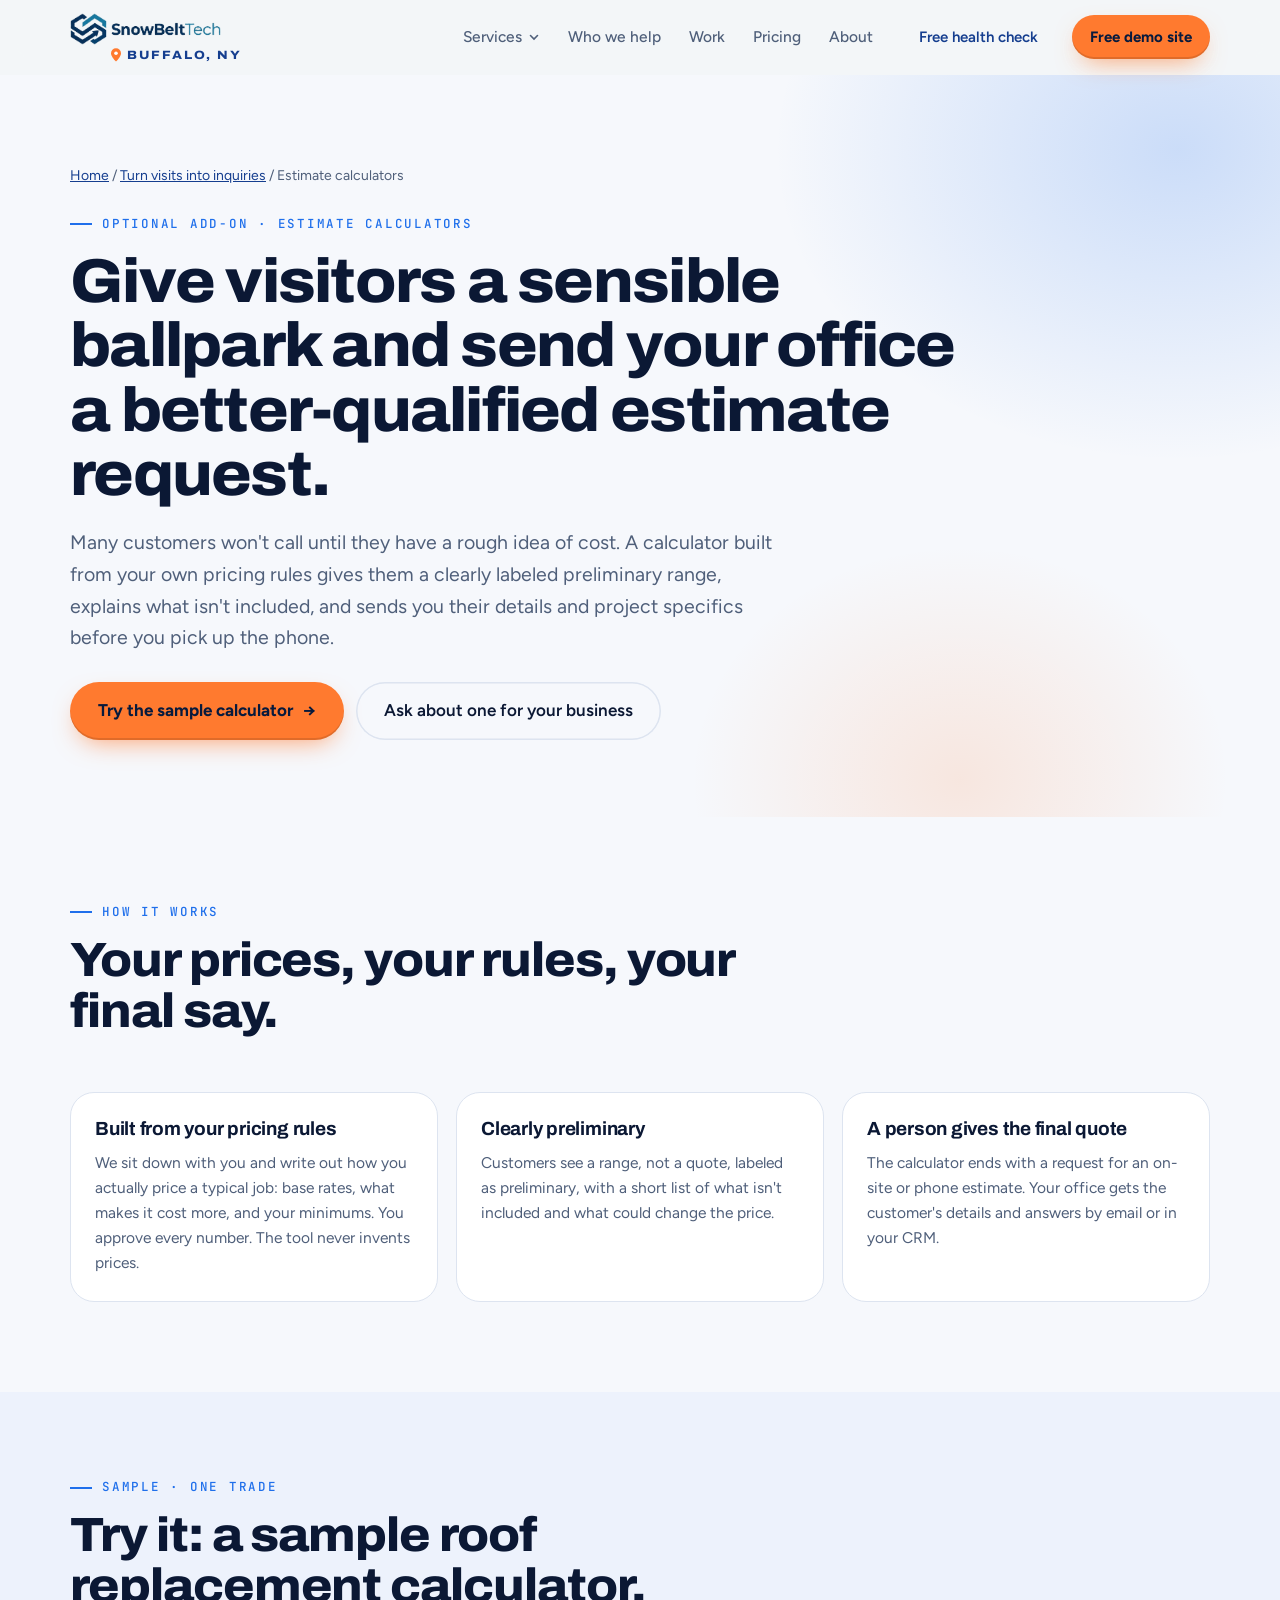
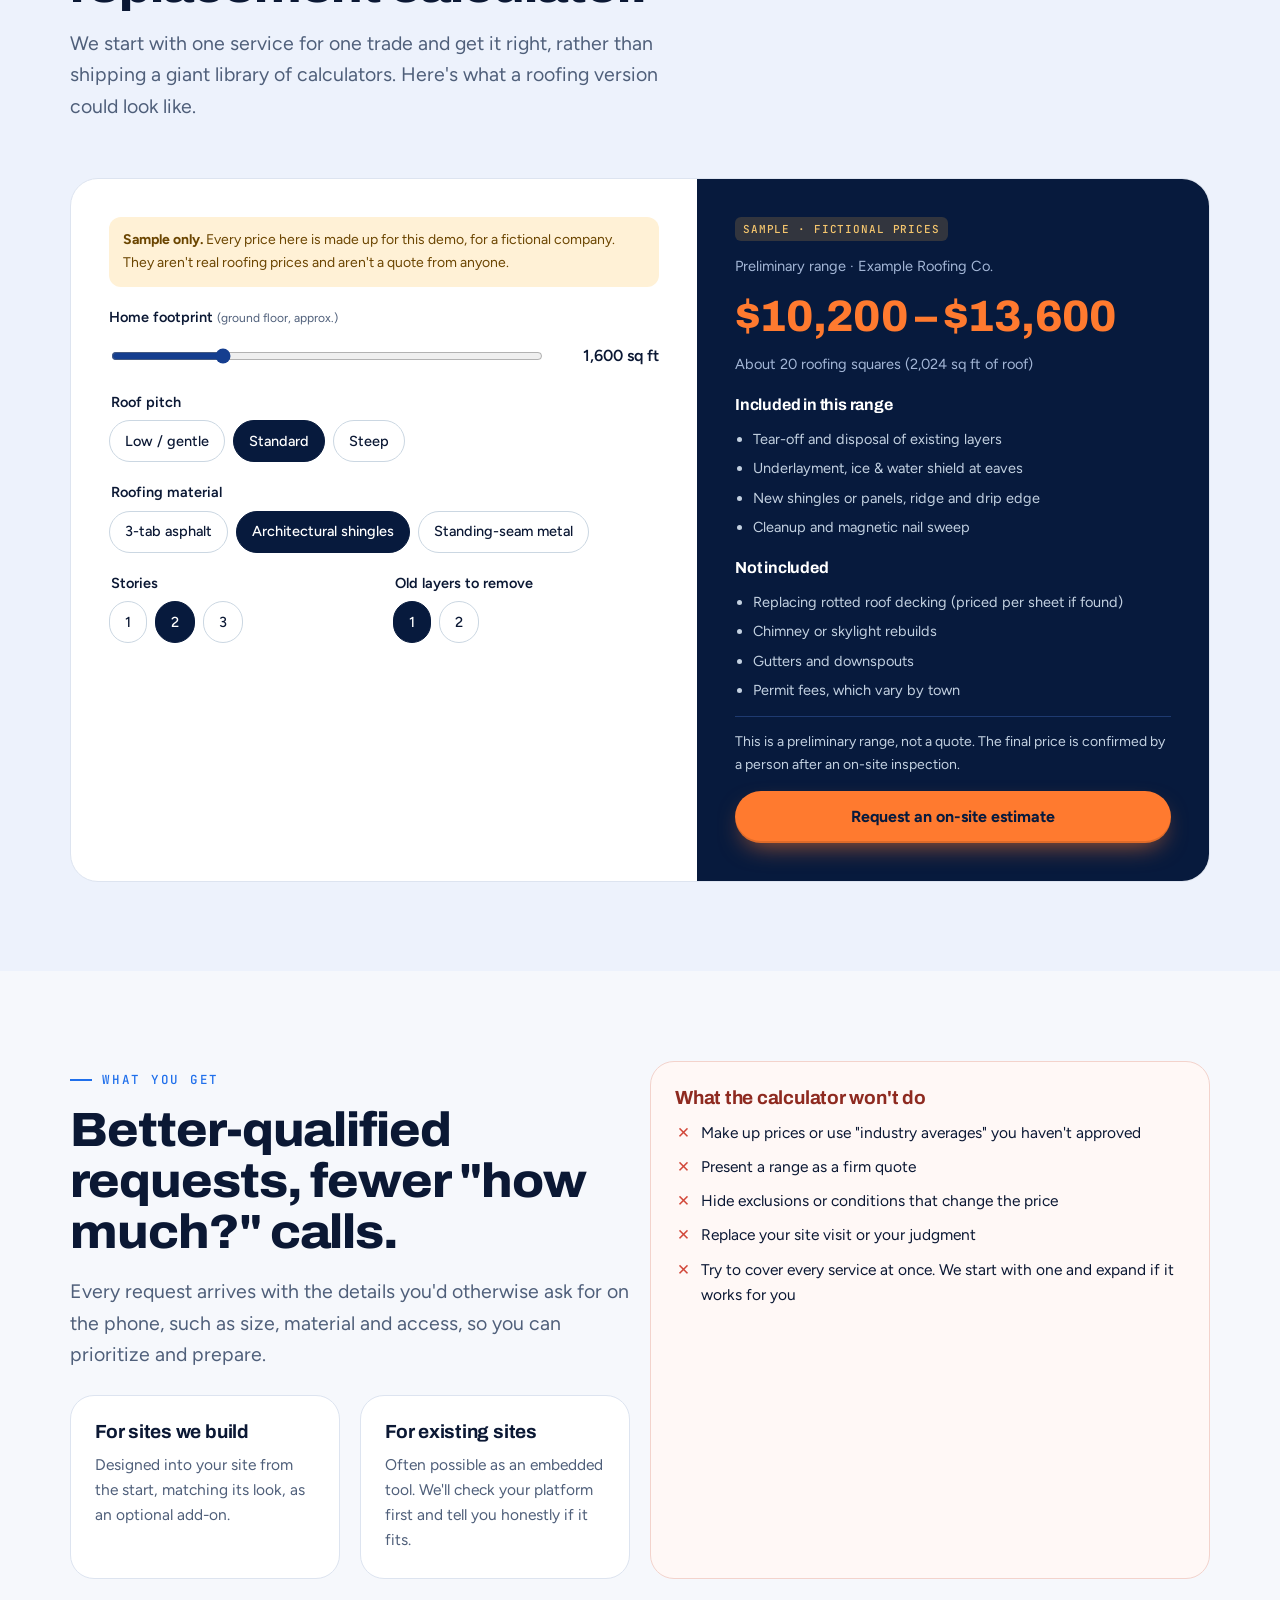
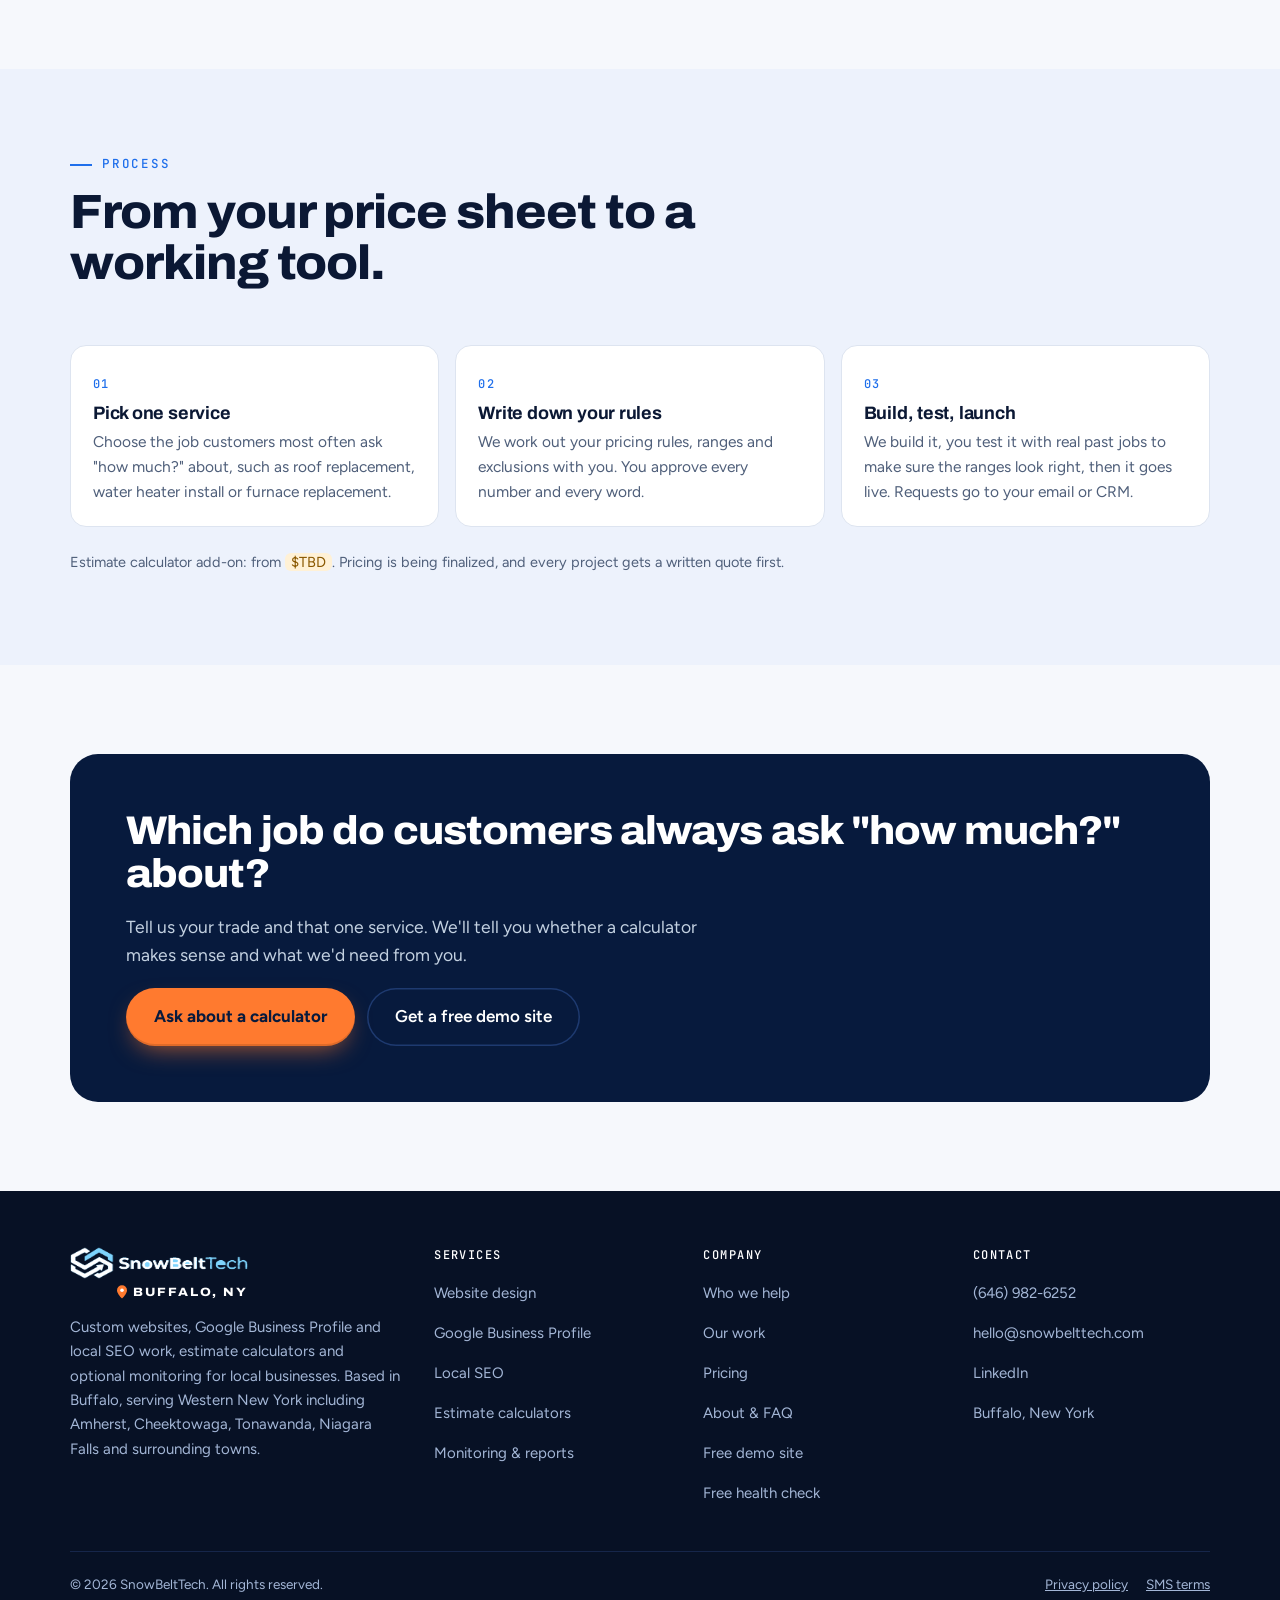
==== commit b364f2c5: "Add Buffalo, NY location tag under the header and footer logos Co-Authored-By: Claude Opus 5.5 <nore" ====
--- a/estimate-calculators/index.html
+++ b/estimate-calculators/index.html
@@ -32,7 +32,7 @@
     "address": { "@type": "PostalAddress", "addressLocality": "Buffalo", "addressRegion": "NY", "addressCountry": "US" } }
 }
 </script>
-<link rel="stylesheet" href="/assets/site.css?v=20261108b">
+<link rel="stylesheet" href="/assets/site.css?v=20261108d">
 </head>
 <body>
 <a class="skip" href="#main">Skip to content</a>
@@ -40,7 +40,7 @@
 <!--HEADER-->
 <header class="top" id="top">
   <div class="wrap">
-    <a class="logo" href="/" aria-label="SnowBeltTech home"><img src="/assets/snowbelttech-wordmark.png" alt="SnowBeltTech" width="205" height="43"></a>
+    <a class="logo" href="/" aria-label="SnowBeltTech home, Buffalo, NY"><img src="/assets/snowbelttech-wordmark.png" alt="SnowBeltTech" width="205" height="43"><span class="loc"><svg width="12" height="14" viewBox="0 0 12 14" aria-hidden="true"><path d="M6 13.5S1 8.9 1 5.2a5 5 0 0 1 10 0C11 8.9 6 13.5 6 13.5z" fill="currentColor"/><circle cx="6" cy="5.2" r="1.8" fill="#fff"/></svg>Buffalo, NY</span></a>
     <nav class="nav" aria-label="Main">
       <div class="dd">
         <button class="dd-btn" type="button" aria-expanded="false" aria-controls="dd-services">Services <svg width="12" height="12" viewBox="0 0 12 12" aria-hidden="true"><path d="M2.5 4.5L6 8l3.5-3.5" fill="none" stroke="currentColor" stroke-width="1.6" stroke-linecap="round"/></svg></button>
@@ -240,7 +240,7 @@
   <div class="wrap">
     <div class="foot">
       <div>
-        <img src="/assets/snowbelttech-wordmark-light.png" alt="SnowBeltTech" width="190" height="40">
+        <div class="foot-logo"><img src="/assets/snowbelttech-wordmark-light.png" alt="SnowBeltTech" width="190" height="40"><span class="loc loc-dark"><svg width="12" height="14" viewBox="0 0 12 14" aria-hidden="true"><path d="M6 13.5S1 8.9 1 5.2a5 5 0 0 1 10 0C11 8.9 6 13.5 6 13.5z" fill="currentColor"/><circle cx="6" cy="5.2" r="1.8" fill="#fff"/></svg>Buffalo, NY</span></div>
         <p>Custom websites, Google Business Profile and local SEO work, estimate calculators and optional monitoring for local businesses. Based in Buffalo, serving Western New York including Amherst, Cheektowaga, Tonawanda, Niagara Falls and surrounding towns.</p>
       </div>
       <div><h4>Services</h4><ul><li><a href="/#services">Website design</a></li><li><a href="/google-business-profile/">Google Business Profile</a></li><li><a href="/local-seo/">Local SEO</a></li><li><a href="/estimate-calculators/">Estimate calculators</a></li><li><a href="/#keep-working">Monitoring &amp; reports</a></li></ul></div>
--- a/assets/site.css
+++ b/assets/site.css
@@ -75,7 +75,6 @@
 @media (min-width:1040px){.hero .wrap{grid-template-columns:1.05fr .95fr;gap:56px}}
 .hero h1{font-size:clamp(42px,5.1vw,74px);line-height:1;letter-spacing:-.03em;margin:22px 0 24px}
 .hero h1 em,.page-hero h1 em,h2 em{font-family:var(--serif);font-style:italic;font-weight:400;font-stretch:100%;letter-spacing:-.01em;color:var(--teal);position:relative;white-space:nowrap;padding-right:.04em}
-.hero h1 em::after{content:"";position:absolute;left:-.04em;right:-.02em;bottom:.1em;height:.2em;background:var(--signal);opacity:.35;border-radius:3px;z-index:-1;transform:skewX(-12deg)}
 .dark h2 em{color:var(--sky)}
 .check-form{margin-top:32px;display:flex;flex-wrap:wrap;gap:10px;max-width:560px;background:var(--paper);padding:8px;border-radius:999px;box-shadow:0 1px 0 var(--line), 0 18px 40px -24px rgba(7,26,61,.45);border:1px solid var(--line)}
 .check-form input{flex:1 1 220px;min-width:0;border:0;background:transparent;font:500 16.5px var(--body);padding:0 16px;height:52px;color:var(--text)}
@@ -541,3 +540,13 @@
 
 [id]{scroll-margin-top:80px}
 @media (max-width:520px){.eyebrow{letter-spacing:.07em;font-size:11.5px}}
+
+/* ---- "Buffalo, NY" location tag under the logo ---- */
+.logo{display:inline-flex;flex-direction:column;align-items:flex-start;gap:3px;text-decoration:none;flex:none}
+.logo img{height:32px}
+.loc{display:inline-flex;align-items:center;gap:5px;margin-left:40px;font:800 12px/1 var(--display);font-stretch:112%;letter-spacing:.16em;text-transform:uppercase;color:var(--navy)}
+.loc svg{color:var(--signal);flex:none}
+.loc-dark{color:#fff;margin:0 0 16px 46px}
+.foot-logo{display:inline-flex;flex-direction:column}
+.foot .foot-logo img{margin-bottom:6px}
+@media (max-width:420px){.logo img{height:28px}.loc{margin-left:35px;font-size:10px;letter-spacing:.12em}}
